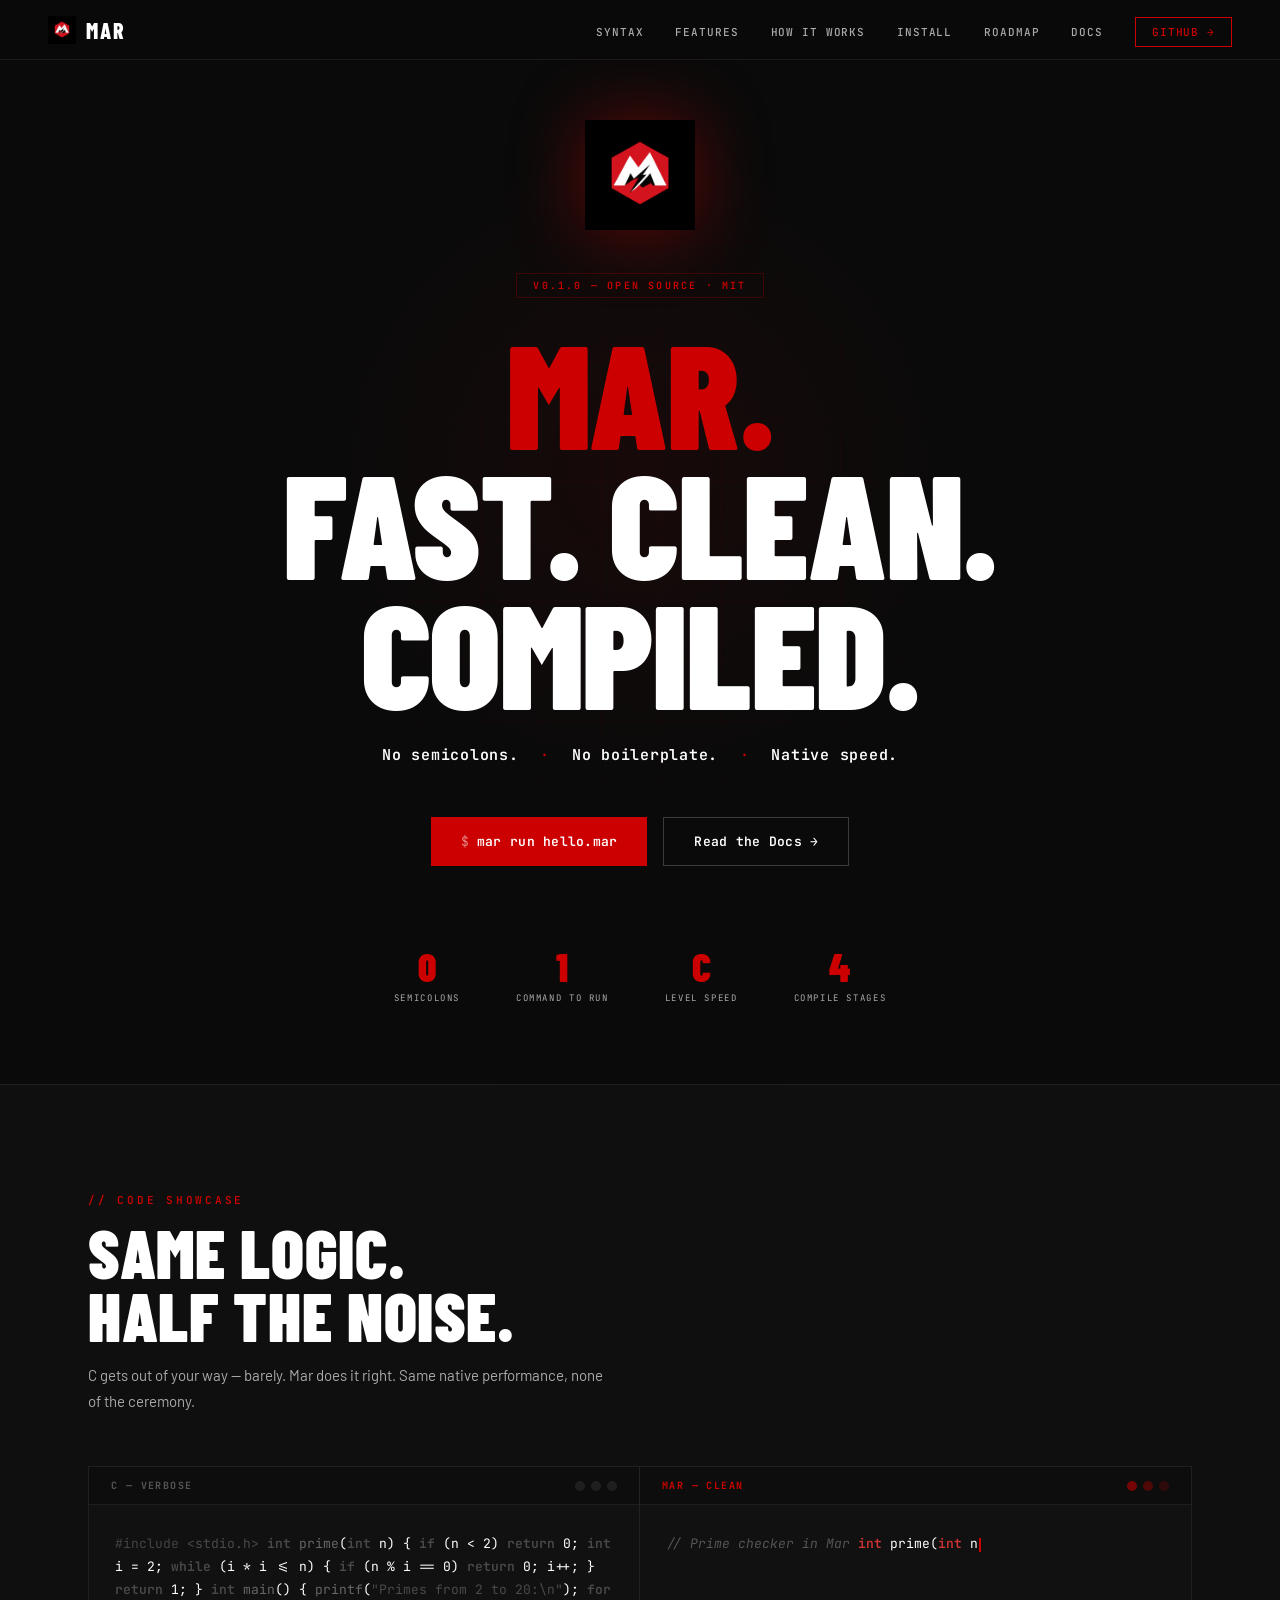
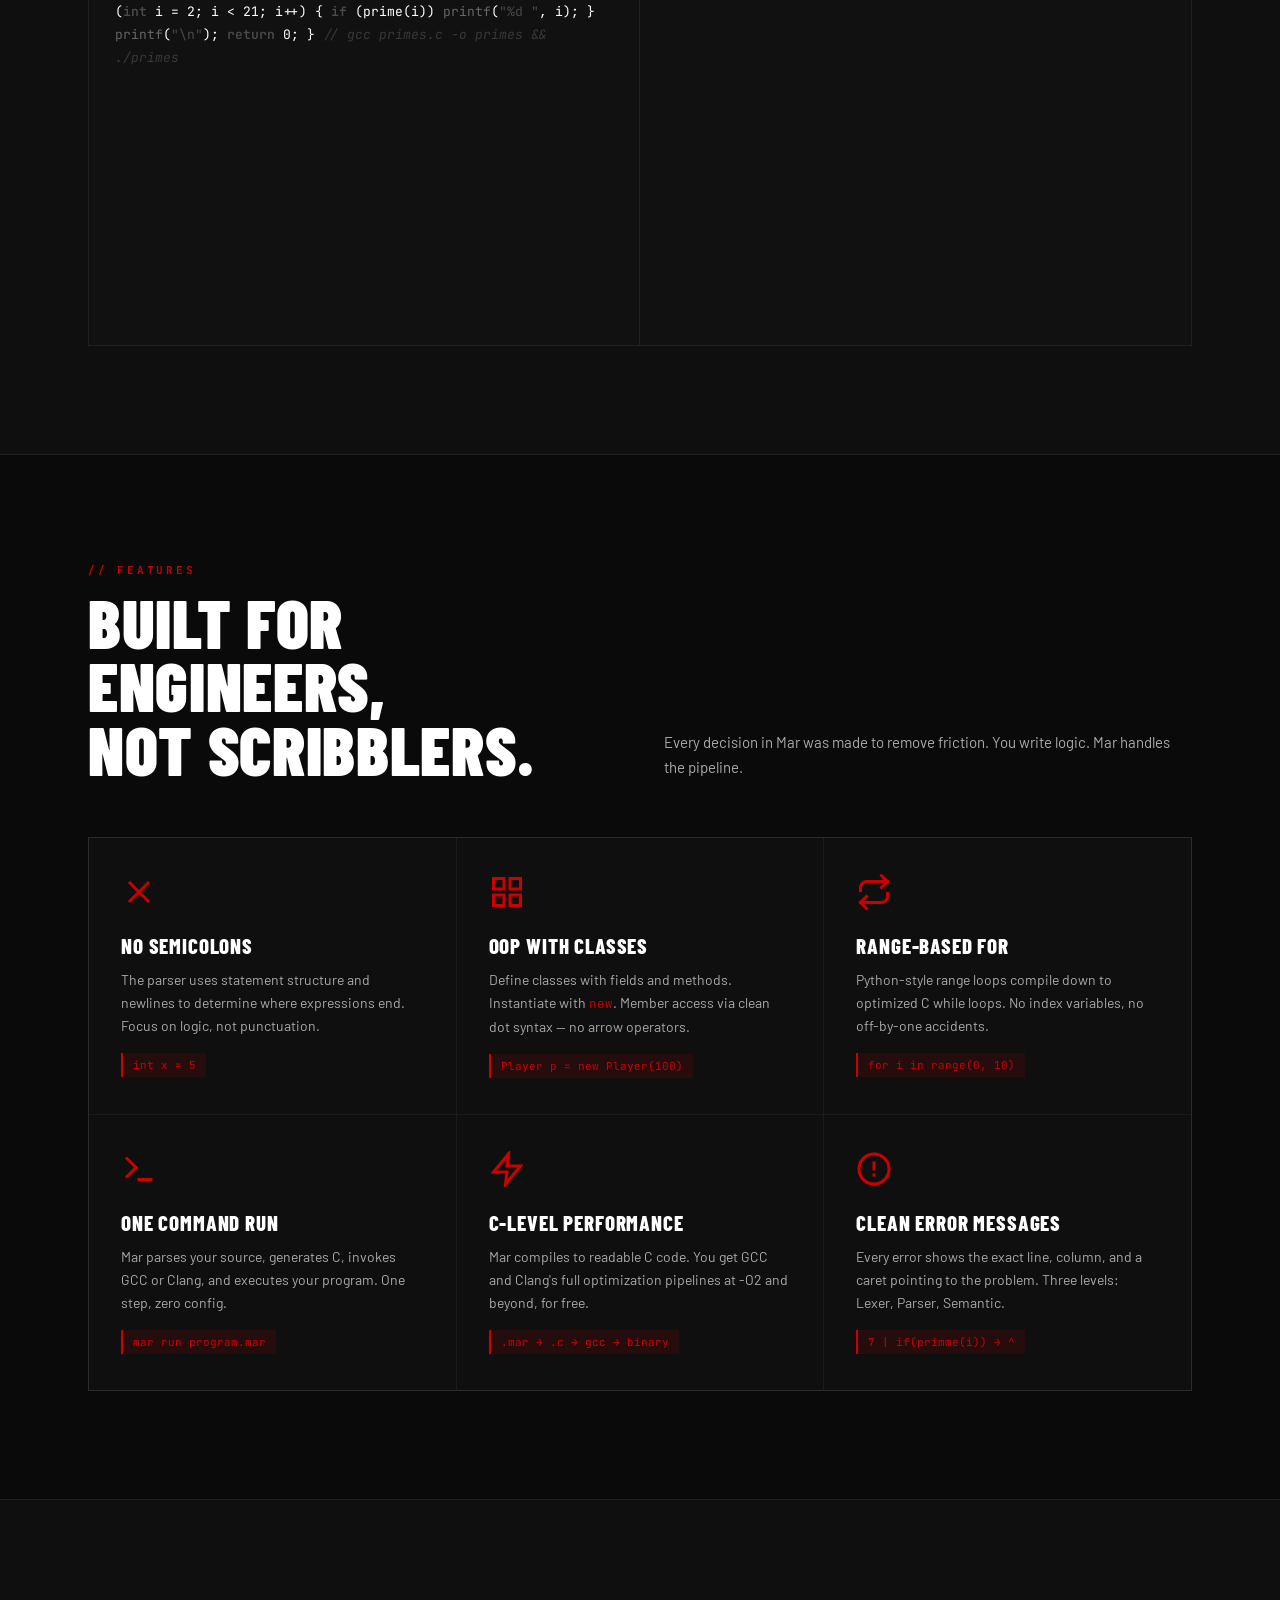
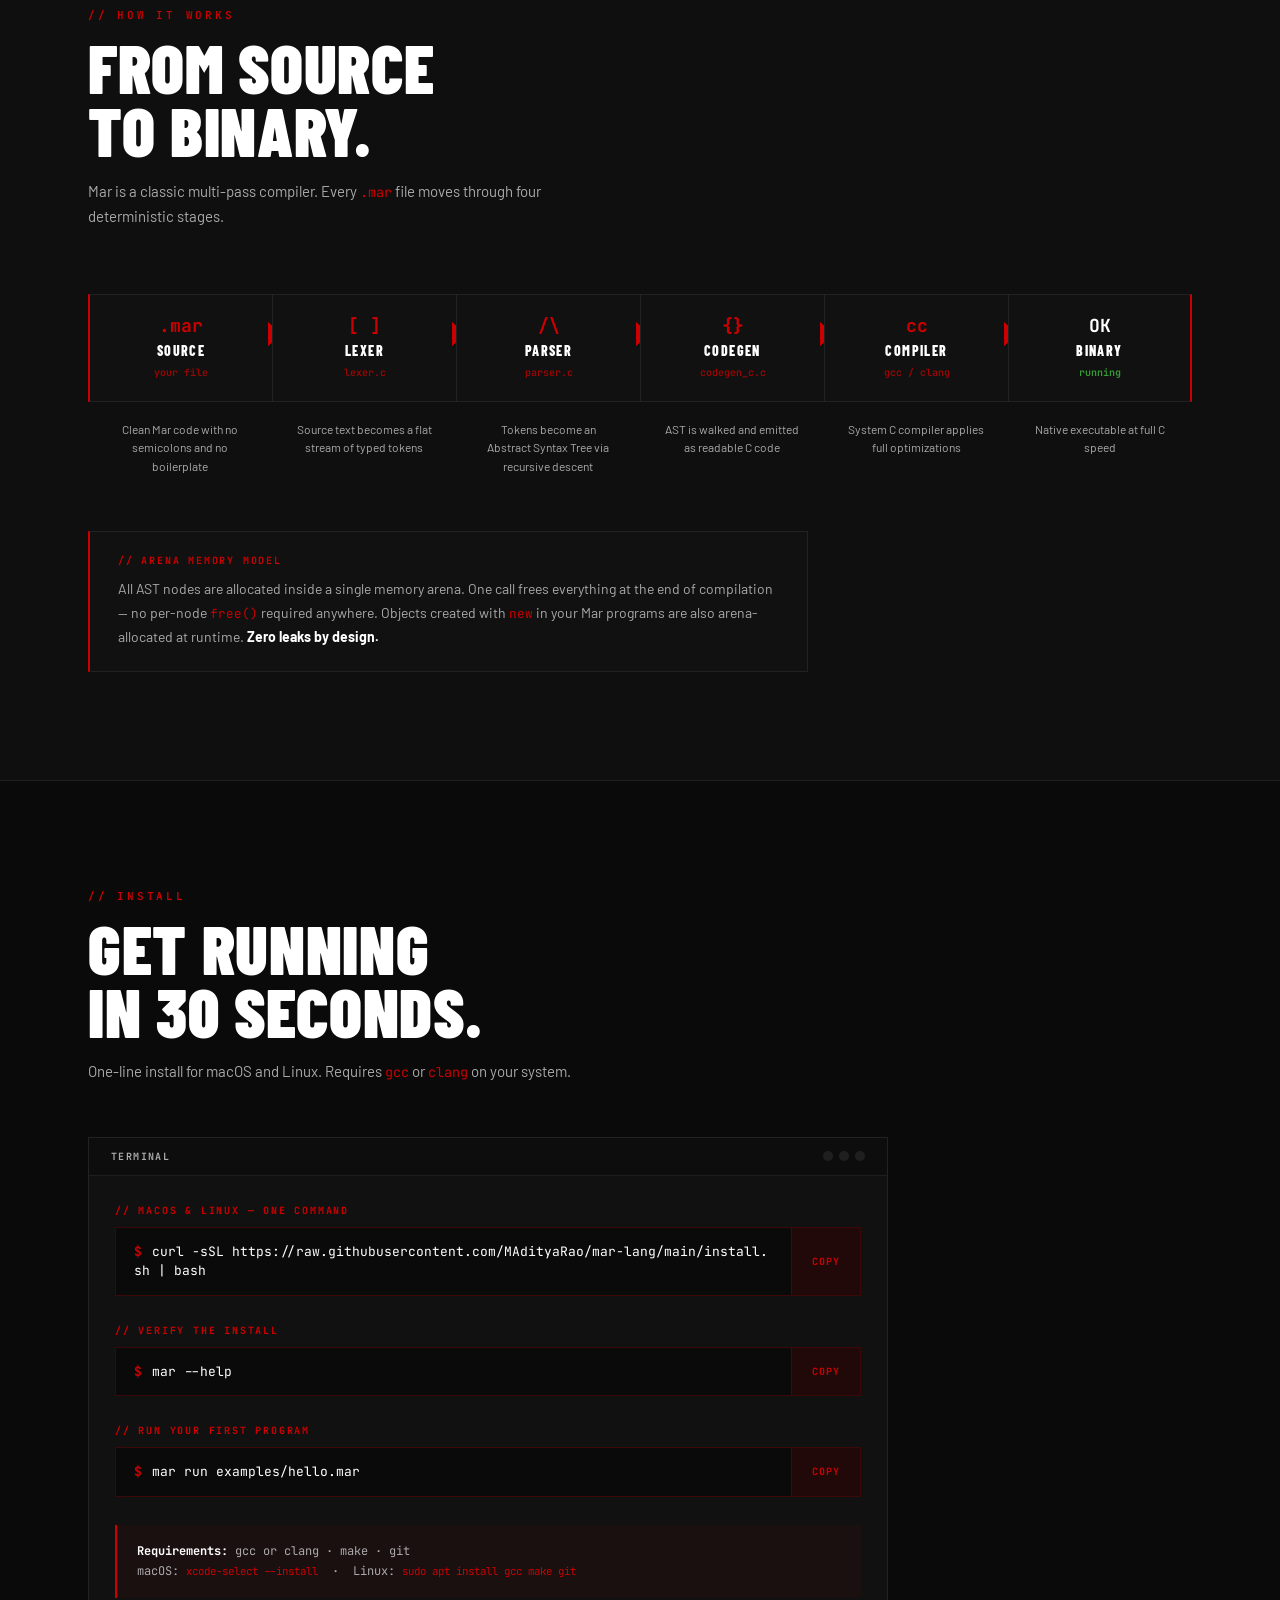
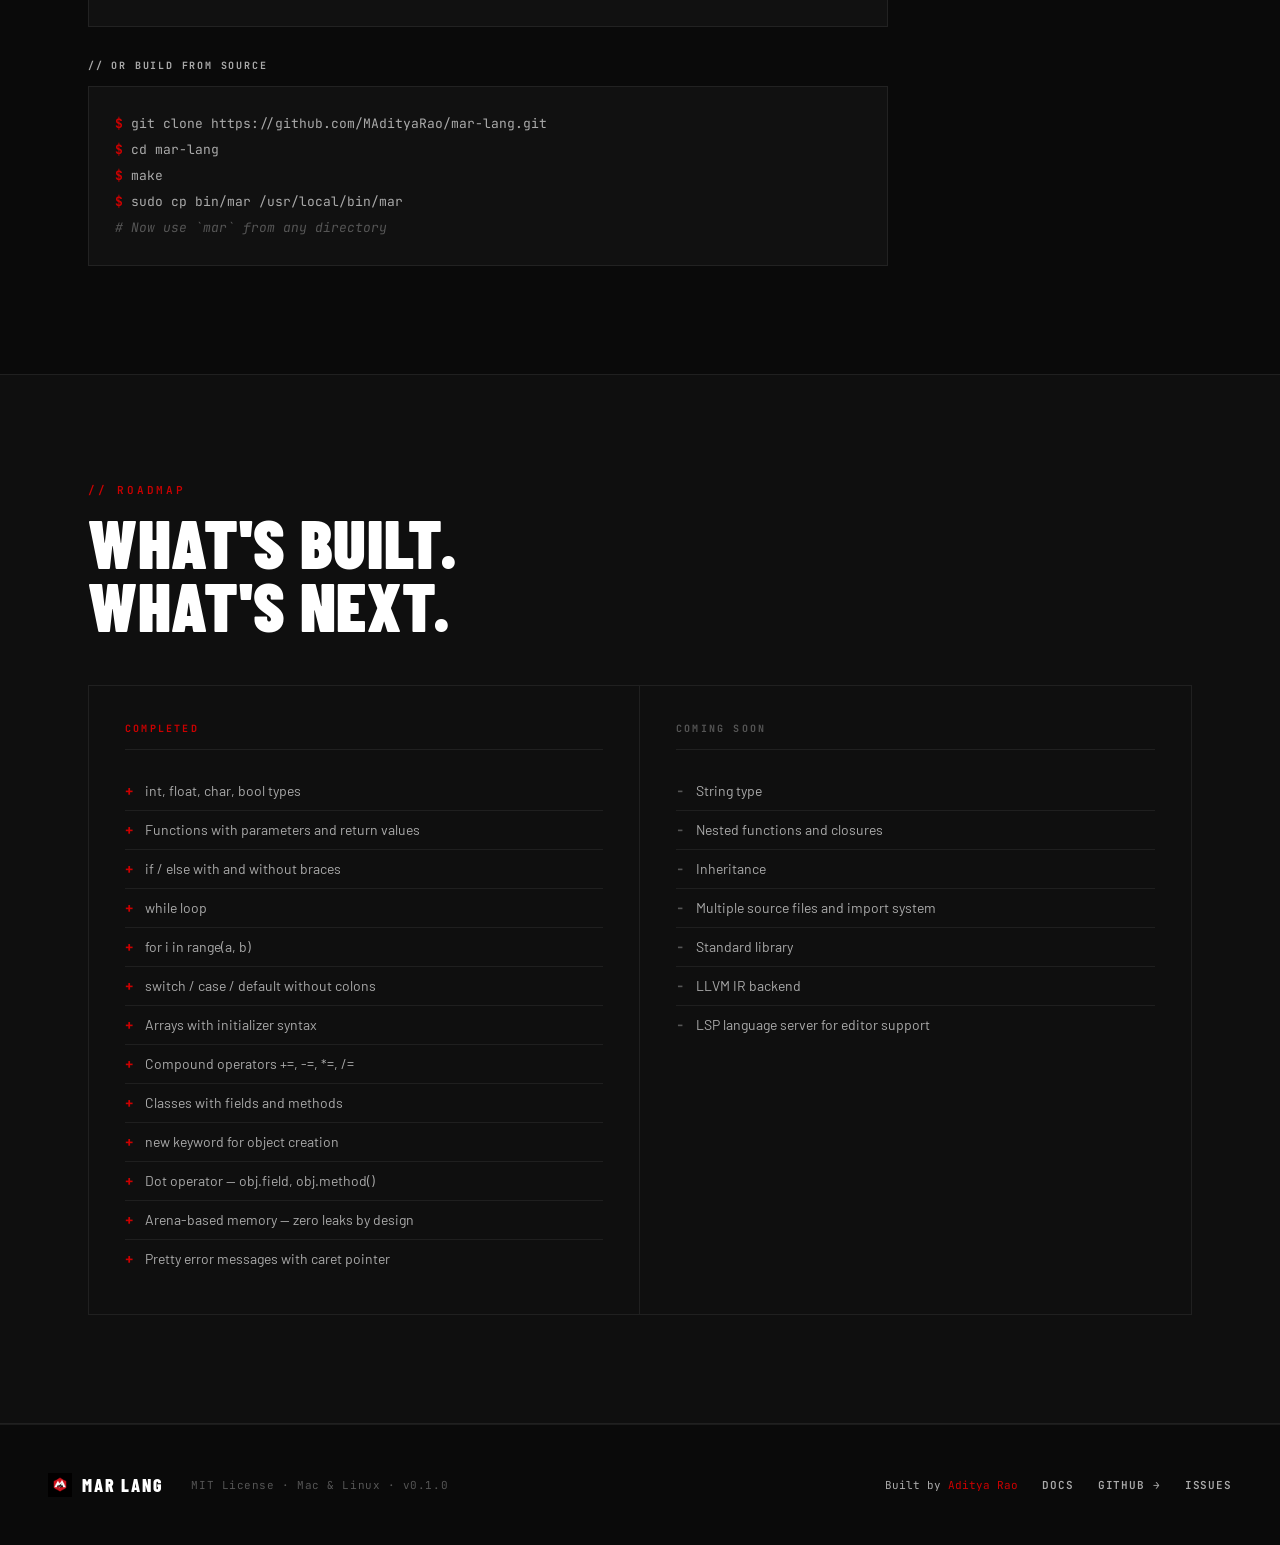
==== index.html @ 7bbf641b "Add initial project files: logo, script, and styles - Added logo image (logo.png). - Created script." ====
<!DOCTYPE html>
<html lang="en">
<head>
  <meta charset="UTF-8">
  <meta name="viewport" content="width=device-width, initial-scale=1.0">
  <meta name="description" content="Mar — a compiled programming language with C-level speed and clean syntax. No semicolons. No boilerplate. One command to run.">
  <meta name="author" content="Aditya Rao">
  <meta property="og:title" content="Mar Lang — Fast. Clean. Compiled.">
  <meta property="og:description" content="No semicolons. No boilerplate. Native speed.">
  <meta property="og:type" content="website">
  <title>Mar Lang — Fast. Clean. Compiled.</title>
  <link rel="preconnect" href="https://fonts.googleapis.com">
  <link href="https://fonts.googleapis.com/css2?family=JetBrains+Mono:wght@300;400;500;600;700&family=Barlow+Condensed:wght@400;600;700;800;900&family=Barlow:wght@300;400;500;600&display=swap" rel="stylesheet">
  <link rel="stylesheet" href="styles.css">
</head>
<body>

<!-- ================================================================
     NAV
     ================================================================ -->
<nav>
  <a href="index.html" class="nav-logo">
    <img src="logo.png" alt="Mar Logo">
    <span class="nav-logo-text">MAR</span>
  </a>
  <ul class="nav-links">
    <li><a href="#showcase">Syntax</a></li>
    <li><a href="#features">Features</a></li>
    <li><a href="#pipeline">How It Works</a></li>
    <li><a href="#install">Install</a></li>
    <li><a href="#roadmap">Roadmap</a></li>
    <li><a href="docs.html">Docs</a></li>
    <li><a href="https://github.com/MAdityaRao/mar-lang" class="nav-github">GitHub &rarr;</a></li>
  </ul>
</nav>

<!-- ================================================================
     HERO
     ================================================================ -->
<section id="hero">
  <div class="hero-grid"></div>
  <div class="hero-glow"></div>

  <div class="hero-content">

    <div class="hero-logo-wrap">
      <img class="hero-logo" src="logo.png" alt="Mar Logo">
    </div>

    <div class="hero-badge">v0.1.0 &mdash; Open Source &middot; MIT</div>

    <h1 class="hero-headline">
      <span class="accent">Mar.</span><br>Fast. Clean.<br>Compiled.
    </h1>

    <p class="hero-sub">
      <strong>No semicolons.</strong>
      <span class="dot">&middot;</span>
      <strong>No boilerplate.</strong>
      <span class="dot">&middot;</span>
      <strong>Native speed.</strong>
    </p>

    <div class="hero-ctas">
      <a href="#install" class="btn-terminal">mar run hello.mar</a>
      <a href="docs.html" class="btn-ghost">Read the Docs &rarr;</a>
    </div>

    <div class="hero-stats">
      <div class="stat">
        <div class="stat-num">0</div>
        <div class="stat-label">Semicolons</div>
      </div>
      <div class="stat">
        <div class="stat-num">1</div>
        <div class="stat-label">Command to Run</div>
      </div>
      <div class="stat">
        <div class="stat-num">C</div>
        <div class="stat-label">Level Speed</div>
      </div>
      <div class="stat">
        <div class="stat-num">4</div>
        <div class="stat-label">Compile Stages</div>
      </div>
    </div>

  </div>
</section>

<!-- ================================================================
     CODE SHOWCASE
     ================================================================ -->
<section id="showcase">
  <div class="container">

    <div class="showcase-header">
      <div class="section-label">// Code Showcase</div>
      <h2 class="section-title">Same Logic.<br>Half the Noise.</h2>
      <p class="section-desc">C gets out of your way &mdash; barely. Mar does it right. Same native performance, none of the ceremony.</p>
    </div>

    <div class="code-panels">

      <!-- C panel -->
      <div class="code-panel c-panel">
        <div class="panel-header">
          <span class="panel-lang c-lang">C &mdash; verbose</span>
          <div class="panel-dots"><span></span><span></span><span></span></div>
        </div>
        <div class="code-content">
<span class="c-pre">#include</span> <span class="c-str">&lt;stdio.h&gt;</span>

<span class="c-kw">int</span> <span class="c-fn">prime</span>(<span class="c-kw">int</span> n) {
    <span class="c-kw">if</span> (n &lt; 2) <span class="c-kw">return</span> 0;
    <span class="c-kw">int</span> i = 2;
    <span class="c-kw">while</span> (i * i &lt;= n) {
        <span class="c-kw">if</span> (n % i == 0)
            <span class="c-kw">return</span> 0;
        i++;
    }
    <span class="c-kw">return</span> 1;
}

<span class="c-kw">int</span> <span class="c-fn">main</span>() {
    <span class="c-fn">printf</span>(<span class="c-str">"Primes from 2 to 20:\n"</span>);
    <span class="c-kw">for</span> (<span class="c-kw">int</span> i = 2; i &lt; 21; i++) {
        <span class="c-kw">if</span> (prime(i))
            <span class="c-fn">printf</span>(<span class="c-str">"%d "</span>, i);
    }
    <span class="c-fn">printf</span>(<span class="c-str">"\n"</span>);
    <span class="c-kw">return</span> 0;
}

<span class="c-cmt">// gcc primes.c -o primes && ./primes</span>
        </div>
      </div>

      <!-- Mar panel -->
      <div class="code-panel mar-panel">
        <div class="panel-header">
          <span class="panel-lang mar-lang">Mar &mdash; clean</span>
          <div class="panel-dots">
            <span style="background:rgba(204,0,0,0.55)"></span>
            <span style="background:rgba(204,0,0,0.35)"></span>
            <span style="background:rgba(204,0,0,0.18)"></span>
          </div>
        </div>
        <div class="code-content" id="mar-code-panel"><span id="type-cursor"></span></div>
      </div>

    </div>
  </div>
</section>

<!-- ================================================================
     FEATURES
     ================================================================ -->
<section id="features">
  <div class="container">

    <div class="features-header">
      <div>
        <div class="section-label">// Features</div>
        <h2 class="section-title">Built for<br>Engineers,<br>Not Scribblers.</h2>
      </div>
      <p class="section-desc">Every decision in Mar was made to remove friction. You write logic. Mar handles the pipeline.</p>
    </div>

    <div class="features-grid">

      <div class="feature-card">
        <svg class="feature-icon" viewBox="0 0 24 24" fill="none" stroke="currentColor" stroke-width="2" stroke-linecap="square">
          <line x1="18" y1="6" x2="6" y2="18"/><line x1="6" y1="6" x2="18" y2="18"/>
        </svg>
        <div class="feature-title">No Semicolons</div>
        <div class="feature-desc">The parser uses statement structure and newlines to determine where expressions end. Focus on logic, not punctuation.</div>
        <div class="feature-code">int x = 5</div>
      </div>

      <div class="feature-card">
        <svg class="feature-icon" viewBox="0 0 24 24" fill="none" stroke="currentColor" stroke-width="2" stroke-linecap="square">
          <rect x="3" y="3" width="7" height="7"/><rect x="14" y="3" width="7" height="7"/>
          <rect x="14" y="14" width="7" height="7"/><rect x="3" y="14" width="7" height="7"/>
        </svg>
        <div class="feature-title">OOP with Classes</div>
        <div class="feature-desc">Define classes with fields and methods. Instantiate with <code>new</code>. Member access via clean dot syntax &mdash; no arrow operators.</div>
        <div class="feature-code">Player p = new Player(100)</div>
      </div>

      <div class="feature-card">
        <svg class="feature-icon" viewBox="0 0 24 24" fill="none" stroke="currentColor" stroke-width="2" stroke-linecap="square">
          <polyline points="17 1 21 5 17 9"/>
          <path d="M3 11V9a4 4 0 0 1 4-4h14"/>
          <polyline points="7 23 3 19 7 15"/>
          <path d="M21 13v2a4 4 0 0 1-4 4H3"/>
        </svg>
        <div class="feature-title">Range-Based For</div>
        <div class="feature-desc">Python-style range loops compile down to optimized C while loops. No index variables, no off-by-one accidents.</div>
        <div class="feature-code">for i in range(0, 10)</div>
      </div>

      <div class="feature-card">
        <svg class="feature-icon" viewBox="0 0 24 24" fill="none" stroke="currentColor" stroke-width="2" stroke-linecap="square">
          <polyline points="4 17 10 11 4 5"/>
          <line x1="12" y1="19" x2="20" y2="19"/>
        </svg>
        <div class="feature-title">One Command Run</div>
        <div class="feature-desc">Mar parses your source, generates C, invokes GCC or Clang, and executes your program. One step, zero config.</div>
        <div class="feature-code">mar run program.mar</div>
      </div>

      <div class="feature-card">
        <svg class="feature-icon" viewBox="0 0 24 24" fill="none" stroke="currentColor" stroke-width="2" stroke-linecap="square">
          <path d="M13 2L3 14h9l-1 8 10-12h-9l1-8z"/>
        </svg>
        <div class="feature-title">C-Level Performance</div>
        <div class="feature-desc">Mar compiles to readable C code. You get GCC and Clang's full optimization pipelines at -O2 and beyond, for free.</div>
        <div class="feature-code">.mar &rarr; .c &rarr; gcc &rarr; binary</div>
      </div>

      <div class="feature-card">
        <svg class="feature-icon" viewBox="0 0 24 24" fill="none" stroke="currentColor" stroke-width="2" stroke-linecap="square">
          <circle cx="12" cy="12" r="10"/>
          <line x1="12" y1="8" x2="12" y2="12"/>
          <line x1="12" y1="16" x2="12.01" y2="16"/>
        </svg>
        <div class="feature-title">Clean Error Messages</div>
        <div class="feature-desc">Every error shows the exact line, column, and a caret pointing to the problem. Three levels: Lexer, Parser, Semantic.</div>
        <div class="feature-code">7 | if(primme(i)) &rarr; ^</div>
      </div>

    </div>
  </div>
</section>

<!-- ================================================================
     PIPELINE
     ================================================================ -->
<section id="pipeline">
  <div class="container">

    <div class="pipeline-header">
      <div class="section-label">// How It Works</div>
      <h2 class="section-title">From Source<br>to Binary.</h2>
      <p class="section-desc">Mar is a classic multi-pass compiler. Every <code>.mar</code> file moves through four deterministic stages.</p>
    </div>

    <div class="pipeline-flow">

      <div class="pipe-step">
        <div class="pipe-node">
          <div class="pipe-icon-text">.mar</div>
          <div class="pipe-name">Source</div>
          <div class="pipe-file">your file</div>
        </div>
        <div class="pipe-desc">Clean Mar code with no semicolons and no boilerplate</div>
      </div>

      <div class="pipe-step">
        <div class="pipe-node">
          <div class="pipe-icon-text">[ ]</div>
          <div class="pipe-name">Lexer</div>
          <div class="pipe-file">lexer.c</div>
        </div>
        <div class="pipe-desc">Source text becomes a flat stream of typed tokens</div>
      </div>

      <div class="pipe-step">
        <div class="pipe-node">
          <div class="pipe-icon-text">/\</div>
          <div class="pipe-name">Parser</div>
          <div class="pipe-file">parser.c</div>
        </div>
        <div class="pipe-desc">Tokens become an Abstract Syntax Tree via recursive descent</div>
      </div>

      <div class="pipe-step">
        <div class="pipe-node">
          <div class="pipe-icon-text">{}</div>
          <div class="pipe-name">Codegen</div>
          <div class="pipe-file">codegen_c.c</div>
        </div>
        <div class="pipe-desc">AST is walked and emitted as readable C code</div>
      </div>

      <div class="pipe-step">
        <div class="pipe-node">
          <div class="pipe-icon-text">cc</div>
          <div class="pipe-name">Compiler</div>
          <div class="pipe-file">gcc / clang</div>
        </div>
        <div class="pipe-desc">System C compiler applies full optimizations</div>
      </div>

      <div class="pipe-step">
        <div class="pipe-node">
          <div class="pipe-icon-text" style="color:#ffffff">OK</div>
          <div class="pipe-name">Binary</div>
          <div class="pipe-file" style="color:#44cc44">running</div>
        </div>
        <div class="pipe-desc">Native executable at full C speed</div>
      </div>

    </div>

    <div class="pipeline-note">
      <div class="pipeline-note-label">// Arena Memory Model</div>
      <p>All AST nodes are allocated inside a single memory arena. One call frees everything at the end of compilation &mdash; no per-node <code>free()</code> required anywhere. Objects created with <code>new</code> in your Mar programs are also arena-allocated at runtime. <strong>Zero leaks by design.</strong></p>
    </div>

  </div>
</section>

<!-- ================================================================
     INSTALL
     ================================================================ -->
<section id="install">
  <div class="container">

    <div class="install-header">
      <div class="section-label">// Install</div>
      <h2 class="section-title">Get Running<br>in 30 Seconds.</h2>
      <p class="section-desc">One-line install for macOS and Linux. Requires <code>gcc</code> or <code>clang</code> on your system.</p>
    </div>

    <div class="install-terminal">
      <div class="terminal-bar">
        <span class="terminal-title">Terminal</span>
        <div class="panel-dots"><span></span><span></span><span></span></div>
      </div>
      <div class="terminal-body">

        <div class="term-section">
          <div class="term-os">// macOS &amp; Linux &mdash; one command</div>
          <div class="term-cmd-wrap">
            <div class="term-cmd">
              <span class="prompt">$</span>curl -sSL https://raw.githubusercontent.com/MAdityaRao/mar-lang/main/install.sh | bash
            </div>
            <button class="copy-btn" data-copy="curl -sSL https://raw.githubusercontent.com/MAdityaRao/mar-lang/main/install.sh | bash">
              <span class="copy-label">Copy</span>
            </button>
          </div>
        </div>

        <div class="term-section">
          <div class="term-os">// Verify the install</div>
          <div class="term-cmd-wrap">
            <div class="term-cmd">
              <span class="prompt">$</span>mar --help
            </div>
            <button class="copy-btn" data-copy="mar --help">
              <span class="copy-label">Copy</span>
            </button>
          </div>
        </div>

        <div class="term-section">
          <div class="term-os">// Run your first program</div>
          <div class="term-cmd-wrap">
            <div class="term-cmd">
              <span class="prompt">$</span>mar run examples/hello.mar
            </div>
            <button class="copy-btn" data-copy="mar run examples/hello.mar">
              <span class="copy-label">Copy</span>
            </button>
          </div>
        </div>

        <div class="term-note">
          <strong>Requirements:</strong> gcc or clang &middot; make &middot; git<br>
          macOS: <code>xcode-select --install</code> &nbsp;&middot;&nbsp; Linux: <code>sudo apt install gcc make git</code>
        </div>

      </div>
    </div>

    <div class="source-block">
      <div class="source-block-label">// Or build from source</div>
      <div class="source-code">
        <span class="prompt">$</span> git clone https://github.com/MAdityaRao/mar-lang.git<br>
        <span class="prompt">$</span> cd mar-lang<br>
        <span class="prompt">$</span> make<br>
        <span class="prompt">$</span> sudo cp bin/mar /usr/local/bin/mar<br>
        <span class="comment"># Now use `mar` from any directory</span>
      </div>
    </div>

  </div>
</section>

<!-- ================================================================
     ROADMAP
     ================================================================ -->
<section id="roadmap">
  <div class="container">

    <div class="section-label">// Roadmap</div>
    <h2 class="section-title">What's Built.<br>What's Next.</h2>

    <div class="roadmap-grid">
      <div class="roadmap-col">
        <div class="roadmap-col-title done">Completed</div>
        <div class="roadmap-item"><span class="check">+</span> int, float, char, bool types</div>
        <div class="roadmap-item"><span class="check">+</span> Functions with parameters and return values</div>
        <div class="roadmap-item"><span class="check">+</span> if / else with and without braces</div>
        <div class="roadmap-item"><span class="check">+</span> while loop</div>
        <div class="roadmap-item"><span class="check">+</span> for i in range(a, b)</div>
        <div class="roadmap-item"><span class="check">+</span> switch / case / default without colons</div>
        <div class="roadmap-item"><span class="check">+</span> Arrays with initializer syntax</div>
        <div class="roadmap-item"><span class="check">+</span> Compound operators +=, -=, *=, /=</div>
        <div class="roadmap-item"><span class="check">+</span> Classes with fields and methods</div>
        <div class="roadmap-item"><span class="check">+</span> new keyword for object creation</div>
        <div class="roadmap-item"><span class="check">+</span> Dot operator &mdash; obj.field, obj.method()</div>
        <div class="roadmap-item"><span class="check">+</span> Arena-based memory &mdash; zero leaks by design</div>
        <div class="roadmap-item"><span class="check">+</span> Pretty error messages with caret pointer</div>
      </div>
      <div class="roadmap-col">
        <div class="roadmap-col-title upcoming">Coming Soon</div>
        <div class="roadmap-item"><span class="circle">-</span> String type</div>
        <div class="roadmap-item"><span class="circle">-</span> Nested functions and closures</div>
        <div class="roadmap-item"><span class="circle">-</span> Inheritance</div>
        <div class="roadmap-item"><span class="circle">-</span> Multiple source files and import system</div>
        <div class="roadmap-item"><span class="circle">-</span> Standard library</div>
        <div class="roadmap-item"><span class="circle">-</span> LLVM IR backend</div>
        <div class="roadmap-item"><span class="circle">-</span> LSP language server for editor support</div>
      </div>
    </div>

  </div>
</section>

<!-- ================================================================
     FOOTER
     ================================================================ -->
<footer>
  <div class="footer-left">
    <a href="index.html" class="footer-logo">
      <img src="logo.png" alt="Mar Logo">
      <span class="footer-logo-text">MAR LANG</span>
    </a>
    <span class="footer-meta">MIT License &middot; Mac &amp; Linux &middot; v0.1.0</span>
  </div>
  <div class="footer-right">
    <span class="footer-author">Built by <span>Aditya Rao</span></span>
    <a href="docs.html" class="footer-link">Docs</a>
    <a href="https://github.com/MAdityaRao/mar-lang" class="footer-link">GitHub &rarr;</a>
    <a href="https://github.com/MAdityaRao/mar-lang/issues" class="footer-link">Issues</a>
  </div>
</footer>

<script src="script.js"></script>
</body>
</html>
---- styles.css ----
/* ============================================================
   MAR LANG — styles.css
   Color palette: #0a0a0a | #CC0000 | #FFFFFF | #AAAAAA
   ============================================================ */

*, *::before, *::after {
  box-sizing: border-box;
  margin: 0;
  padding: 0;
}

:root {
  --bg:        #0a0a0a;
  --bg2:       #0f0f0f;
  --bg3:       #111111;
  --bg4:       #0d0d0d;
  --red:       #CC0000;
  --red-dim:   rgba(204, 0, 0, 0.12);
  --red-glow:  rgba(204, 0, 0, 0.25);
  --white:     #FFFFFF;
  --gray:      #AAAAAA;
  --gray-dim:  #555555;
  --border:    rgba(255, 255, 255, 0.07);
  --border-red: rgba(204, 0, 0, 0.25);

  --font-mono: 'JetBrains Mono', 'Fira Code', 'Consolas', monospace;
  --font-head: 'Barlow Condensed', 'Arial Narrow', sans-serif;
  --font-body: 'Barlow', 'Helvetica Neue', sans-serif;
}

html {
  scroll-behavior: smooth;
}

body {
  background: var(--bg);
  color: var(--white);
  font-family: var(--font-body);
  overflow-x: hidden;
  -webkit-font-smoothing: antialiased;
}

/* ── SCROLLBAR ─────────────────────────────────────────────── */
::-webkit-scrollbar       { width: 4px; }
::-webkit-scrollbar-track { background: var(--bg); }
::-webkit-scrollbar-thumb { background: var(--red); }

/* ── SELECTION ──────────────────────────────────────────────── */
::selection {
  background: var(--red);
  color: var(--white);
}

/* ── UTILITY ────────────────────────────────────────────────── */
.container {
  max-width: 1200px;
  margin: 0 auto;
  padding: 0 48px;
}

.section-label {
  font-family: var(--font-mono);
  font-size: 11px;
  font-weight: 600;
  letter-spacing: 0.25em;
  text-transform: uppercase;
  color: var(--red);
  margin-bottom: 14px;
}

.section-title {
  font-family: var(--font-head);
  font-size: clamp(38px, 5.5vw, 68px);
  font-weight: 900;
  text-transform: uppercase;
  line-height: 0.93;
  letter-spacing: 0.01em;
}

.section-desc {
  font-size: 15px;
  color: var(--gray);
  line-height: 1.7;
  max-width: 520px;
}

code {
  font-family: var(--font-mono);
  font-size: 0.9em;
  color: var(--red);
}

/* ── NAV ────────────────────────────────────────────────────── */
nav {
  position: fixed;
  top: 0; left: 0; right: 0;
  z-index: 100;
  display: flex;
  align-items: center;
  justify-content: space-between;
  padding: 0 48px;
  height: 60px;
  background: rgba(10, 10, 10, 0.92);
  backdrop-filter: blur(14px);
  -webkit-backdrop-filter: blur(14px);
  border-bottom: 1px solid var(--border);
}

.nav-logo {
  display: flex;
  align-items: center;
  gap: 10px;
  text-decoration: none;
}

.nav-logo img {
  width: 28px;
  height: 28px;
  object-fit: contain;
}

.nav-logo-text {
  font-family: var(--font-head);
  font-size: 22px;
  font-weight: 800;
  letter-spacing: 0.1em;
  color: var(--white);
}

.nav-links {
  display: flex;
  align-items: center;
  gap: 32px;
  list-style: none;
}

.nav-links a {
  font-family: var(--font-mono);
  font-size: 11px;
  font-weight: 500;
  letter-spacing: 0.08em;
  color: var(--gray);
  text-decoration: none;
  text-transform: uppercase;
  transition: color 0.2s;
}

.nav-links a:hover {
  color: var(--white);
}

.nav-github {
  font-family: var(--font-mono);
  font-size: 11px;
  font-weight: 600;
  letter-spacing: 0.08em;
  text-transform: uppercase;
  color: var(--red) !important;
  border: 1px solid var(--red);
  padding: 7px 16px;
  text-decoration: none;
  transition: background 0.2s, color 0.2s;
}

.nav-github:hover {
  background: var(--red);
  color: var(--white) !important;
}

/* ── HERO ───────────────────────────────────────────────────── */
#hero {
  min-height: 100vh;
  display: flex;
  flex-direction: column;
  align-items: center;
  justify-content: center;
  text-align: center;
  padding: 120px 24px 80px;
  position: relative;
  overflow: hidden;
}

.hero-grid {
  position: absolute;
  inset: 0;
  z-index: 0;
  background-image:
    linear-gradient(rgba(204, 0, 0, 0.04) 1px, transparent 1px),
    linear-gradient(90deg, rgba(204, 0, 0, 0.04) 1px, transparent 1px);
  background-size: 60px 60px;
  mask-image: radial-gradient(ellipse at center, black 15%, transparent 75%);
  -webkit-mask-image: radial-gradient(ellipse at center, black 15%, transparent 75%);
}

.hero-glow {
  position: absolute;
  width: 700px;
  height: 700px;
  border-radius: 50%;
  background: radial-gradient(circle, rgba(204, 0, 0, 0.07) 0%, transparent 65%);
  top: 50%;
  left: 50%;
  transform: translate(-50%, -60%);
  pointer-events: none;
  z-index: 0;
}

.hero-content {
  position: relative;
  z-index: 1;
}

.hero-logo-wrap {
  margin-bottom: 40px;
  animation: logoIn 0.9s cubic-bezier(0.16, 1, 0.3, 1) forwards;
  opacity: 0;
}

.hero-logo {
  width: 110px;
  height: 110px;
  object-fit: contain;
  filter: drop-shadow(0 0 36px rgba(204, 0, 0, 0.45));
}

.hero-badge {
  display: inline-block;
  font-family: var(--font-mono);
  font-size: 10px;
  font-weight: 600;
  letter-spacing: 0.22em;
  text-transform: uppercase;
  color: var(--red);
  border: 1px solid var(--border-red);
  padding: 5px 16px;
  margin-bottom: 28px;
  animation: fadeUp 0.6s 0.3s forwards;
  opacity: 0;
}

.hero-headline {
  font-family: var(--font-head);
  font-size: clamp(68px, 12vw, 148px);
  font-weight: 900;
  line-height: 0.88;
  letter-spacing: -0.01em;
  text-transform: uppercase;
  margin-bottom: 28px;
  animation: fadeUp 0.7s 0.4s forwards;
  opacity: 0;
}

.hero-headline .accent {
  color: var(--red);
}

.hero-sub {
  font-family: var(--font-mono);
  font-size: clamp(12px, 1.8vw, 15px);
  color: var(--gray);
  letter-spacing: 0.05em;
  margin-bottom: 52px;
  animation: fadeUp 0.7s 0.5s forwards;
  opacity: 0;
}

.hero-sub strong {
  color: var(--white);
  font-weight: 600;
}

.hero-sub .dot {
  color: var(--red);
  margin: 0 12px;
}

.hero-ctas {
  display: flex;
  gap: 16px;
  justify-content: center;
  flex-wrap: wrap;
  animation: fadeUp 0.7s 0.6s forwards;
  opacity: 0;
}

/* ── BUTTONS ────────────────────────────────────────────────── */
.btn-terminal {
  font-family: var(--font-mono);
  font-size: 13px;
  font-weight: 600;
  color: var(--white);
  background: var(--red);
  border: none;
  padding: 15px 30px;
  cursor: pointer;
  display: inline-flex;
  align-items: center;
  gap: 8px;
  text-decoration: none;
  transition: background 0.2s, transform 0.15s;
  letter-spacing: 0.02em;
}

.btn-terminal::before {
  content: '$ ';
  color: rgba(255, 255, 255, 0.55);
  font-weight: 400;
}

.btn-terminal:hover {
  background: #aa0000;
  transform: translateY(-2px);
}

.btn-ghost {
  font-family: var(--font-mono);
  font-size: 13px;
  font-weight: 600;
  color: var(--white);
  background: transparent;
  border: 1px solid rgba(255, 255, 255, 0.2);
  padding: 15px 30px;
  cursor: pointer;
  text-decoration: none;
  letter-spacing: 0.02em;
  transition: border-color 0.2s, background 0.2s, transform 0.15s;
}

.btn-ghost:hover {
  border-color: rgba(255, 255, 255, 0.6);
  background: rgba(255, 255, 255, 0.04);
  transform: translateY(-2px);
}

/* ── HERO STATS ─────────────────────────────────────────────── */
.hero-stats {
  display: flex;
  gap: 56px;
  justify-content: center;
  margin-top: 80px;
  animation: fadeUp 0.7s 0.75s forwards;
  opacity: 0;
}

.stat {
  text-align: center;
}

.stat-num {
  font-family: var(--font-head);
  font-size: 40px;
  font-weight: 900;
  color: var(--red);
  line-height: 1;
}

.stat-label {
  font-family: var(--font-mono);
  font-size: 9px;
  letter-spacing: 0.18em;
  text-transform: uppercase;
  color: var(--gray);
  margin-top: 6px;
}

/* ── SECTIONS ───────────────────────────────────────────────── */
section {
  padding: 108px 0;
}

/* ── CODE SHOWCASE ──────────────────────────────────────────── */
#showcase {
  background: var(--bg2);
  border-top: 1px solid var(--border);
  border-bottom: 1px solid var(--border);
}

.showcase-header {
  margin-bottom: 52px;
}

.showcase-header .section-title {
  margin-bottom: 16px;
}

.code-panels {
  display: grid;
  grid-template-columns: 1fr 1fr;
  border: 1px solid var(--border);
}

.code-panel {
  background: var(--bg3);
  overflow: hidden;
}

.code-panel:first-child {
  border-right: 1px solid var(--border);
}

.panel-header {
  display: flex;
  align-items: center;
  justify-content: space-between;
  padding: 12px 22px;
  background: var(--bg4);
  border-bottom: 1px solid var(--border);
}

.panel-lang {
  font-family: var(--font-mono);
  font-size: 10px;
  font-weight: 700;
  letter-spacing: 0.14em;
  text-transform: uppercase;
}

.panel-lang.c-lang  { color: var(--gray-dim); }
.panel-lang.mar-lang { color: var(--red); }

.panel-dots {
  display: flex;
  gap: 6px;
}

.panel-dots span {
  width: 10px;
  height: 10px;
  border-radius: 50%;
  background: rgba(255, 255, 255, 0.08);
}

.code-content {
  padding: 28px 26px;
  font-family: var(--font-mono);
  font-size: 13px;
  line-height: 1.75;
  overflow-x: auto;
  min-height: 440px;
  tab-size: 4;
}

/* C syntax colors */
.c-kw  { color: #4a4a4a; font-weight: 600; }
.c-fn  { color: #666; }
.c-str { color: #4a4a4a; }
.c-cmt { color: #383838; font-style: italic; }
.c-num { color: #555; }
.c-pre { color: #444; }

/* Mar syntax colors */
.m-kw   { color: var(--red); font-weight: 600; }
.m-fn   { color: var(--white); }
.m-str  { color: #ff5555; }
.m-cmt  { color: var(--gray-dim); font-style: italic; }
.m-num  { color: #ff3333; font-weight: 600; }
.m-type { color: #cc3333; font-weight: 600; }

#type-cursor {
  display: inline-block;
  width: 2px;
  height: 1.1em;
  background: var(--red);
  vertical-align: text-bottom;
  margin-left: 1px;
  animation: blink 1s steps(1) infinite;
}

/* ── FEATURES ───────────────────────────────────────────────── */
.features-header {
  display: grid;
  grid-template-columns: 1fr 1fr;
  gap: 48px;
  align-items: end;
  margin-bottom: 56px;
}

.features-grid {
  display: grid;
  grid-template-columns: repeat(3, 1fr);
  gap: 1px;
  background: var(--border);
  border: 1px solid var(--border);
}

.feature-card {
  background: var(--bg2);
  padding: 36px 32px;
  position: relative;
  transition: background 0.2s;
  overflow: hidden;
}

.feature-card::before {
  content: '';
  position: absolute;
  left: 0; top: 0; bottom: 0;
  width: 2px;
  background: var(--red);
  transform: scaleY(0);
  transform-origin: bottom;
  transition: transform 0.3s cubic-bezier(0.16, 1, 0.3, 1);
}

.feature-card:hover {
  background: #131313;
}

.feature-card:hover::before {
  transform: scaleY(1);
}

.feature-icon {
  width: 36px;
  height: 36px;
  color: var(--red);
  margin-bottom: 20px;
}

.feature-title {
  font-family: var(--font-head);
  font-size: 21px;
  font-weight: 800;
  text-transform: uppercase;
  letter-spacing: 0.04em;
  margin-bottom: 10px;
}

.feature-desc {
  font-size: 14px;
  color: var(--gray);
  line-height: 1.65;
}

.feature-code {
  display: inline-block;
  margin-top: 16px;
  font-family: var(--font-mono);
  font-size: 11px;
  color: var(--red);
  background: var(--red-dim);
  padding: 5px 10px;
  border-left: 2px solid var(--red);
}

/* ── PIPELINE ───────────────────────────────────────────────── */
#pipeline {
  background: var(--bg2);
  border-top: 1px solid var(--border);
  border-bottom: 1px solid var(--border);
}

.pipeline-header {
  margin-bottom: 64px;
}

.pipeline-header .section-title {
  margin-top: 12px;
  margin-bottom: 16px;
}

.pipeline-flow {
  display: flex;
  align-items: stretch;
  overflow-x: auto;
  padding-bottom: 8px;
}

.pipe-step {
  flex: 1;
  min-width: 152px;
  display: flex;
  flex-direction: column;
  align-items: center;
  text-align: center;
  position: relative;
}

.pipe-step:not(:last-child)::after {
  content: '';
  position: absolute;
  right: -10px;
  top: 28px;
  width: 0;
  height: 0;
  border-top: 12px solid transparent;
  border-bottom: 12px solid transparent;
  border-left: 14px solid var(--red);
  z-index: 2;
  animation: arrowPulse 2.4s ease-in-out infinite;
}

.pipe-node {
  width: 100%;
  background: var(--bg3);
  border: 1px solid var(--border);
  border-right: none;
  padding: 22px 14px;
  display: flex;
  flex-direction: column;
  align-items: center;
  gap: 7px;
  position: relative;
  z-index: 1;
}

.pipe-step:last-child .pipe-node {
  border-right: 1px solid var(--border);
}

.pipe-step:first-child .pipe-node {
  border-left: 2px solid var(--red);
}

.pipe-step:last-child .pipe-node {
  border-right: 2px solid var(--red);
}

.pipe-icon-text {
  font-family: var(--font-mono);
  font-size: 18px;
  font-weight: 700;
  color: var(--red);
  line-height: 1;
}

.pipe-name {
  font-family: var(--font-head);
  font-size: 14px;
  font-weight: 800;
  text-transform: uppercase;
  letter-spacing: 0.1em;
  color: var(--white);
}

.pipe-file {
  font-family: var(--font-mono);
  font-size: 10px;
  font-weight: 600;
  color: var(--red);
  opacity: 0.75;
}

.pipe-desc {
  margin-top: 18px;
  font-size: 12px;
  color: var(--gray);
  line-height: 1.55;
  padding: 0 6px;
  max-width: 148px;
}

.pipeline-note {
  margin-top: 48px;
  max-width: 720px;
  padding: 22px 28px;
  background: var(--bg3);
  border: 1px solid var(--border);
  border-left: 2px solid var(--red);
}

.pipeline-note-label {
  font-family: var(--font-mono);
  font-size: 10px;
  font-weight: 700;
  letter-spacing: 0.18em;
  text-transform: uppercase;
  color: var(--red);
  margin-bottom: 10px;
}

.pipeline-note p {
  font-size: 14px;
  color: var(--gray);
  line-height: 1.7;
}

.pipeline-note strong {
  color: var(--white);
}

/* ── INSTALL ────────────────────────────────────────────────── */
.install-header {
  margin-bottom: 52px;
}

.install-header .section-title {
  margin-top: 12px;
  margin-bottom: 16px;
}

.install-terminal {
  background: var(--bg3);
  border: 1px solid var(--border);
  max-width: 800px;
}

.terminal-bar {
  display: flex;
  align-items: center;
  justify-content: space-between;
  padding: 12px 22px;
  background: var(--bg4);
  border-bottom: 1px solid var(--border);
}

.terminal-title {
  font-family: var(--font-mono);
  font-size: 10px;
  font-weight: 700;
  letter-spacing: 0.14em;
  text-transform: uppercase;
  color: var(--gray);
}

.terminal-body {
  padding: 28px 26px;
}

.term-section {
  margin-bottom: 28px;
}

.term-section:last-of-type {
  margin-bottom: 0;
}

.term-os {
  font-family: var(--font-mono);
  font-size: 10px;
  font-weight: 700;
  letter-spacing: 0.18em;
  text-transform: uppercase;
  color: var(--red);
  margin-bottom: 10px;
}

.term-cmd-wrap {
  display: flex;
  align-items: stretch;
  background: var(--bg);
  border: 1px solid var(--border-red);
  overflow: hidden;
}

.term-cmd {
  flex: 1;
  font-family: var(--font-mono);
  font-size: 13px;
  color: var(--white);
  padding: 14px 18px;
  word-break: break-all;
  line-height: 1.5;
}

.term-cmd .prompt {
  color: var(--red);
  margin-right: 10px;
  font-weight: 700;
  user-select: none;
}

.copy-btn {
  flex-shrink: 0;
  padding: 0 20px;
  background: rgba(204, 0, 0, 0.12);
  border: none;
  border-left: 1px solid var(--border-red);
  cursor: pointer;
  font-family: var(--font-mono);
  font-size: 10px;
  font-weight: 700;
  letter-spacing: 0.1em;
  text-transform: uppercase;
  color: var(--red);
  transition: background 0.2s, color 0.2s;
}

.copy-btn:hover {
  background: var(--red);
  color: var(--white);
}

.copy-btn.copied {
  background: rgba(0, 100, 0, 0.3);
  color: #44cc44;
  border-color: rgba(0, 100, 0, 0.3);
}

.term-note {
  margin-top: 24px;
  padding: 16px 20px;
  background: rgba(204, 0, 0, 0.05);
  border-left: 2px solid var(--red);
  font-family: var(--font-mono);
  font-size: 12px;
  color: var(--gray);
  line-height: 1.7;
}

.term-note strong {
  color: var(--white);
}

.source-block {
  margin-top: 32px;
  max-width: 800px;
}

.source-block-label {
  font-family: var(--font-mono);
  font-size: 10px;
  font-weight: 700;
  letter-spacing: 0.18em;
  text-transform: uppercase;
  color: var(--gray);
  margin-bottom: 14px;
}

.source-code {
  background: var(--bg3);
  border: 1px solid var(--border);
  padding: 24px 26px;
  font-family: var(--font-mono);
  font-size: 13px;
  line-height: 2;
  color: var(--gray);
}

.source-code .prompt {
  color: var(--red);
  font-weight: 700;
  user-select: none;
}

.source-code .comment {
  color: var(--gray-dim);
  font-style: italic;
}

/* ── ROADMAP ────────────────────────────────────────────────── */
#roadmap {
  background: var(--bg2);
  border-top: 1px solid var(--border);
  border-bottom: 1px solid var(--border);
}

#roadmap .section-title {
  margin-top: 12px;
  margin-bottom: 48px;
}

.roadmap-grid {
  display: grid;
  grid-template-columns: 1fr 1fr;
  gap: 0;
  border: 1px solid var(--border);
}

.roadmap-col {
  padding: 36px 36px;
}

.roadmap-col:first-child {
  border-right: 1px solid var(--border);
}

.roadmap-col-title {
  font-family: var(--font-mono);
  font-size: 10px;
  font-weight: 700;
  letter-spacing: 0.22em;
  text-transform: uppercase;
  margin-bottom: 22px;
  padding-bottom: 14px;
  border-bottom: 1px solid var(--border);
}

.roadmap-col-title.done     { color: var(--red); }
.roadmap-col-title.upcoming { color: var(--gray-dim); }

.roadmap-item {
  display: flex;
  align-items: flex-start;
  gap: 12px;
  padding: 10px 0;
  border-bottom: 1px solid var(--border);
  font-size: 14px;
  color: var(--gray);
  font-family: var(--font-body);
}

.roadmap-item:last-child {
  border-bottom: none;
}

.roadmap-item .check  { color: var(--red);      font-weight: 700; flex-shrink: 0; font-family: var(--font-mono); }
.roadmap-item .circle { color: var(--gray-dim); font-weight: 700; flex-shrink: 0; font-family: var(--font-mono); }

/* ── FOOTER ─────────────────────────────────────────────────── */
footer {
  padding: 48px;
  border-top: 1px solid var(--border);
  display: flex;
  align-items: center;
  justify-content: space-between;
  flex-wrap: wrap;
  gap: 24px;
}

.footer-left {
  display: flex;
  align-items: center;
  gap: 28px;
  flex-wrap: wrap;
}

.footer-logo {
  display: flex;
  align-items: center;
  gap: 10px;
  text-decoration: none;
}

.footer-logo img {
  width: 24px;
  height: 24px;
  object-fit: contain;
}

.footer-logo-text {
  font-family: var(--font-head);
  font-size: 18px;
  font-weight: 800;
  letter-spacing: 0.1em;
  color: var(--white);
}

.footer-meta {
  font-family: var(--font-mono);
  font-size: 11px;
  color: var(--gray-dim);
  letter-spacing: 0.05em;
}

.footer-right {
  display: flex;
  align-items: center;
  gap: 24px;
  flex-wrap: wrap;
}

.footer-author {
  font-family: var(--font-mono);
  font-size: 11px;
  color: var(--gray);
}

.footer-author span {
  color: var(--red);
}

.footer-link {
  font-family: var(--font-mono);
  font-size: 11px;
  font-weight: 600;
  letter-spacing: 0.08em;
  text-transform: uppercase;
  color: var(--gray);
  text-decoration: none;
  transition: color 0.2s;
}

.footer-link:hover {
  color: var(--red);
}

/* ================================================================
   DOCS PAGE — docs.html specific styles
   ================================================================ */

.docs-layout {
  display: flex;
  min-height: 100vh;
  padding-top: 60px;
}

/* Sidebar */
.docs-sidebar {
  width: 260px;
  flex-shrink: 0;
  background: var(--bg2);
  border-right: 1px solid var(--border);
  position: fixed;
  top: 60px;
  left: 0;
  bottom: 0;
  overflow-y: auto;
  padding: 32px 0;
}

.docs-sidebar::-webkit-scrollbar       { width: 3px; }
.docs-sidebar::-webkit-scrollbar-thumb { background: var(--border); }

.sidebar-section {
  margin-bottom: 32px;
}

.sidebar-section-label {
  font-family: var(--font-mono);
  font-size: 9px;
  font-weight: 700;
  letter-spacing: 0.25em;
  text-transform: uppercase;
  color: var(--gray-dim);
  padding: 0 24px 10px;
}

.sidebar-link {
  display: block;
  padding: 8px 24px;
  font-family: var(--font-mono);
  font-size: 12px;
  color: var(--gray);
  text-decoration: none;
  transition: color 0.15s, background 0.15s;
  border-left: 2px solid transparent;
  margin-left: -1px;
}

.sidebar-link:hover {
  color: var(--white);
  background: rgba(255, 255, 255, 0.03);
}

.sidebar-link.active {
  color: var(--red);
  border-left-color: var(--red);
  background: var(--red-dim);
}

/* Docs content */
.docs-content {
  flex: 1;
  margin-left: 260px;
  padding: 56px 72px 80px;
  max-width: 860px;
}

.docs-page-title {
  font-family: var(--font-head);
  font-size: clamp(40px, 5vw, 64px);
  font-weight: 900;
  text-transform: uppercase;
  line-height: 0.93;
  margin-bottom: 16px;
}

.docs-page-title .accent { color: var(--red); }

.docs-lead {
  font-size: 16px;
  color: var(--gray);
  line-height: 1.7;
  margin-bottom: 56px;
  max-width: 600px;
  border-bottom: 1px solid var(--border);
  padding-bottom: 40px;
}

/* Doc sections */
.doc-section {
  margin-bottom: 64px;
}

.doc-section-title {
  font-family: var(--font-head);
  font-size: 28px;
  font-weight: 800;
  text-transform: uppercase;
  letter-spacing: 0.04em;
  margin-bottom: 6px;
  display: flex;
  align-items: center;
  gap: 12px;
}

.doc-section-title::after {
  content: '';
  flex: 1;
  height: 1px;
  background: var(--border);
}

.doc-section-anchor {
  font-family: var(--font-mono);
  font-size: 11px;
  color: var(--red);
  font-weight: 600;
  letter-spacing: 0.1em;
  text-transform: lowercase;
  margin-bottom: 20px;
  display: block;
}

.doc-text {
  font-size: 14px;
  color: var(--gray);
  line-height: 1.8;
  margin-bottom: 20px;
}

.doc-text strong { color: var(--white); }
.doc-text a { color: var(--red); text-decoration: none; border-bottom: 1px solid var(--border-red); }
.doc-text a:hover { border-bottom-color: var(--red); }

/* Code blocks in docs */
.doc-code {
  background: var(--bg3);
  border: 1px solid var(--border);
  border-left: 2px solid var(--red);
  padding: 22px 24px;
  font-family: var(--font-mono);
  font-size: 13px;
  line-height: 1.75;
  overflow-x: auto;
  margin: 20px 0;
  color: var(--white);
}

.doc-code .ln {
  color: var(--gray-dim);
  user-select: none;
  margin-right: 20px;
  display: inline-block;
  min-width: 24px;
  text-align: right;
}

.doc-code-label {
  font-family: var(--font-mono);
  font-size: 10px;
  font-weight: 700;
  letter-spacing: 0.15em;
  text-transform: uppercase;
  color: var(--gray-dim);
  padding: 8px 24px;
  background: var(--bg4);
  border: 1px solid var(--border);
  border-bottom: none;
  border-left: 2px solid var(--red);
  display: block;
}

/* Inline code */
.ic {
  font-family: var(--font-mono);
  font-size: 0.88em;
  color: var(--red);
  background: var(--red-dim);
  padding: 2px 7px;
}

/* Tables */
.doc-table {
  width: 100%;
  border-collapse: collapse;
  margin: 20px 0;
  font-size: 13px;
}

.doc-table th {
  font-family: var(--font-mono);
  font-size: 10px;
  font-weight: 700;
  letter-spacing: 0.14em;
  text-transform: uppercase;
  color: var(--red);
  text-align: left;
  padding: 10px 16px;
  background: var(--bg4);
  border: 1px solid var(--border);
}

.doc-table td {
  padding: 10px 16px;
  border: 1px solid var(--border);
  color: var(--gray);
  vertical-align: top;
  line-height: 1.6;
}

.doc-table td:first-child {
  font-family: var(--font-mono);
  font-size: 12px;
  color: var(--white);
  white-space: nowrap;
}

.doc-table tr:hover td {
  background: rgba(255, 255, 255, 0.02);
}

/* Callout boxes */
.doc-callout {
  padding: 18px 22px;
  margin: 24px 0;
  border-left: 2px solid var(--red);
  background: var(--red-dim);
}

.doc-callout-label {
  font-family: var(--font-mono);
  font-size: 10px;
  font-weight: 700;
  letter-spacing: 0.15em;
  text-transform: uppercase;
  color: var(--red);
  margin-bottom: 8px;
}

.doc-callout p {
  font-size: 13px;
  color: var(--gray);
  line-height: 1.7;
}

.doc-callout p strong { color: var(--white); }

/* Error example */
.error-block {
  background: var(--bg3);
  border: 1px solid var(--border);
  padding: 20px 24px;
  font-family: var(--font-mono);
  font-size: 13px;
  line-height: 1.8;
  margin: 16px 0;
  color: var(--gray);
}

.error-type { color: #ff4444; font-weight: 700; }
.error-loc  { color: var(--gray); }
.error-msg  { color: var(--white); }
.error-src  { color: var(--gray-dim); }
.error-caret{ color: var(--red); font-weight: 700; }

/* Docs breadcrumb */
.docs-breadcrumb {
  font-family: var(--font-mono);
  font-size: 11px;
  color: var(--gray-dim);
  margin-bottom: 28px;
  letter-spacing: 0.05em;
}

.docs-breadcrumb a { color: var(--gray); text-decoration: none; }
.docs-breadcrumb a:hover { color: var(--red); }
.docs-breadcrumb .sep { margin: 0 8px; color: var(--gray-dim); }

/* ── ANIMATIONS ─────────────────────────────────────────────── */
@keyframes logoIn {
  0%   { opacity: 0; transform: scale(0.82) rotate(-8deg); }
  100% { opacity: 1; transform: scale(1) rotate(0deg); }
}

@keyframes fadeUp {
  0%   { opacity: 0; transform: translateY(18px); }
  100% { opacity: 1; transform: translateY(0); }
}

@keyframes blink {
  0%, 100% { opacity: 1; }
  50%       { opacity: 0; }
}

@keyframes arrowPulse {
  0%, 100% { opacity: 1; }
  50%       { opacity: 0.3; }
}

@keyframes revealUp {
  0%   { opacity: 0; transform: translateY(24px); }
  100% { opacity: 1; transform: translateY(0); }
}

/* ── RESPONSIVE ─────────────────────────────────────────────── */
@media (max-width: 960px) {
  nav { padding: 0 24px; }
  .nav-links { display: none; }
  .container  { padding: 0 24px; }
  section     { padding: 72px 0; }

  .code-panels        { grid-template-columns: 1fr; }
  .code-panel:first-child { border-right: none; border-bottom: 1px solid var(--border); }

  .features-header { grid-template-columns: 1fr; gap: 20px; }
  .features-grid   { grid-template-columns: 1fr 1fr; }

  .hero-stats { gap: 32px; flex-wrap: wrap; }

  .roadmap-grid { grid-template-columns: 1fr; }
  .roadmap-col:first-child { border-right: none; border-bottom: 1px solid var(--border); }

  footer { padding: 32px 24px; flex-direction: column; align-items: flex-start; }

  /* docs */
  .docs-sidebar  { display: none; }
  .docs-content  { margin-left: 0; padding: 40px 24px; }
}

@media (max-width: 600px) {
  section { padding: 56px 0; }
  .features-grid { grid-template-columns: 1fr; }
  .hero-ctas     { flex-direction: column; align-items: center; }
  .pipe-step     { min-width: 120px; }
}
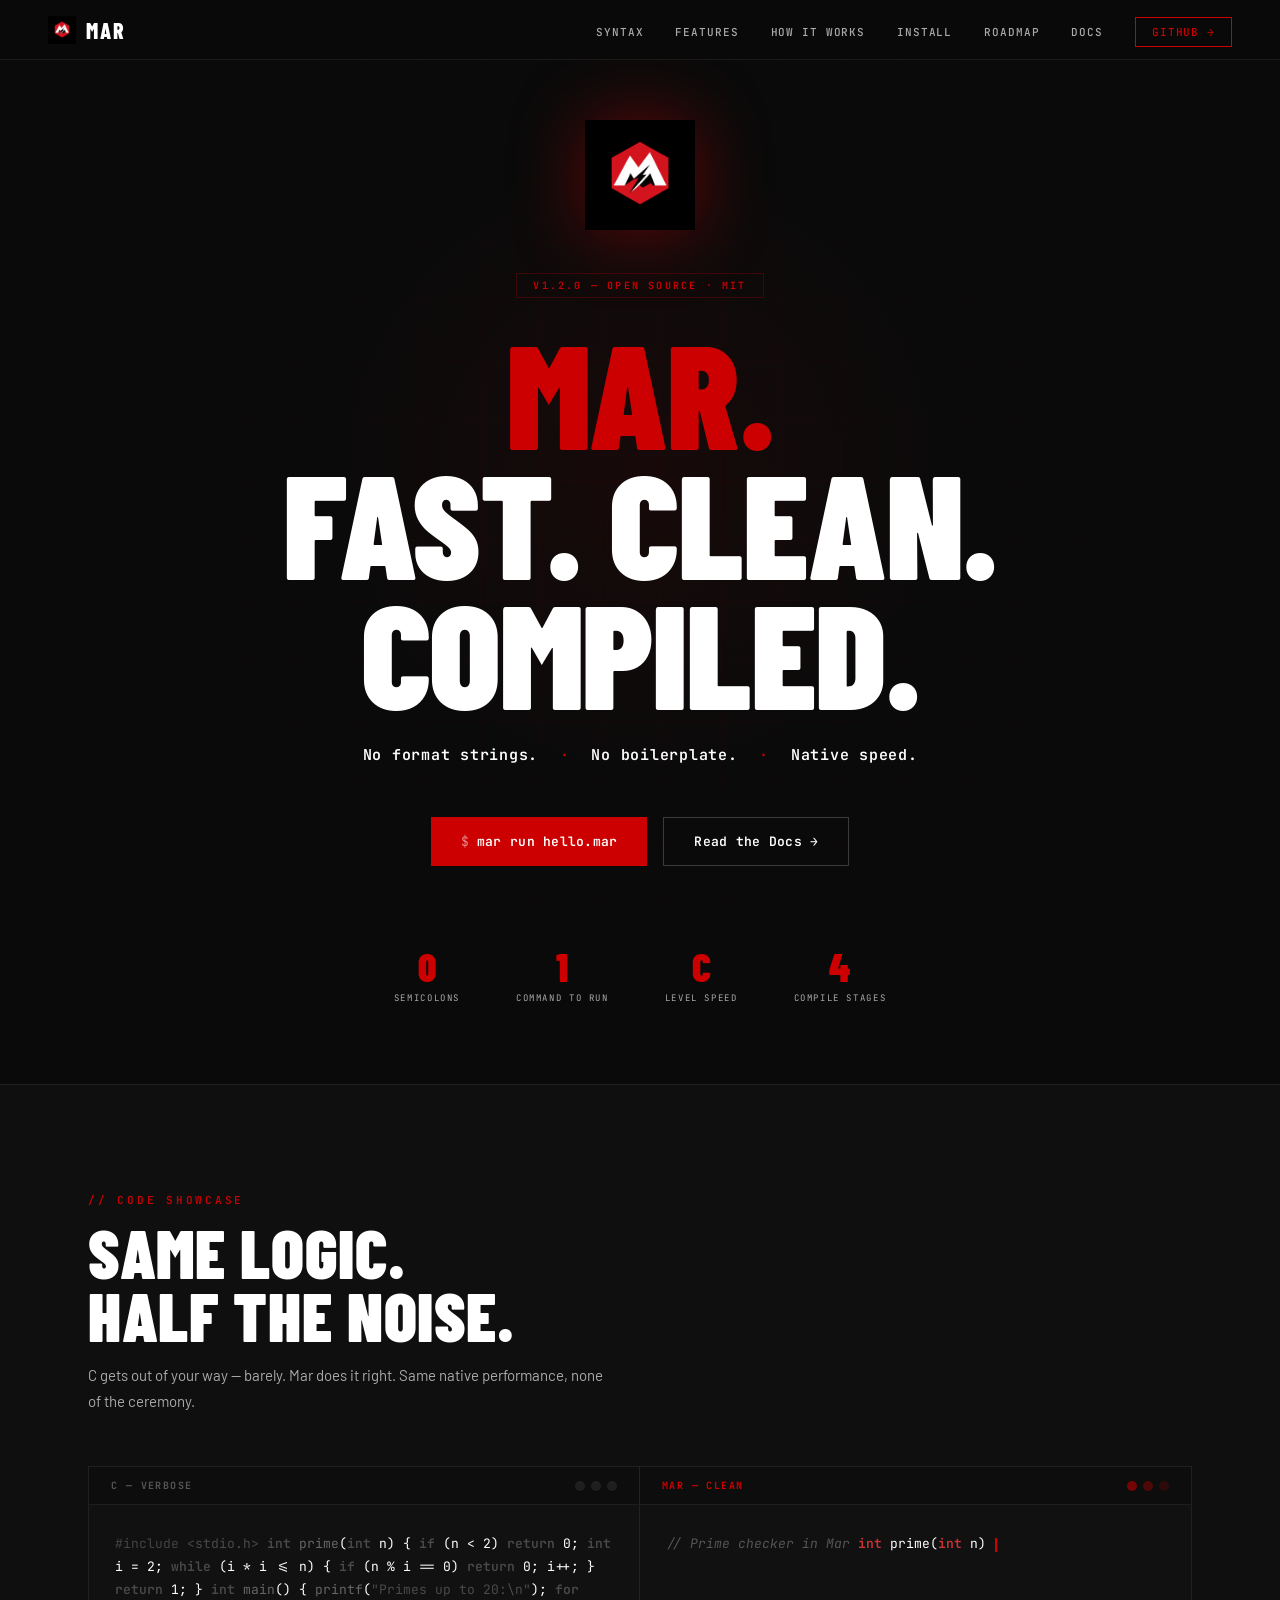
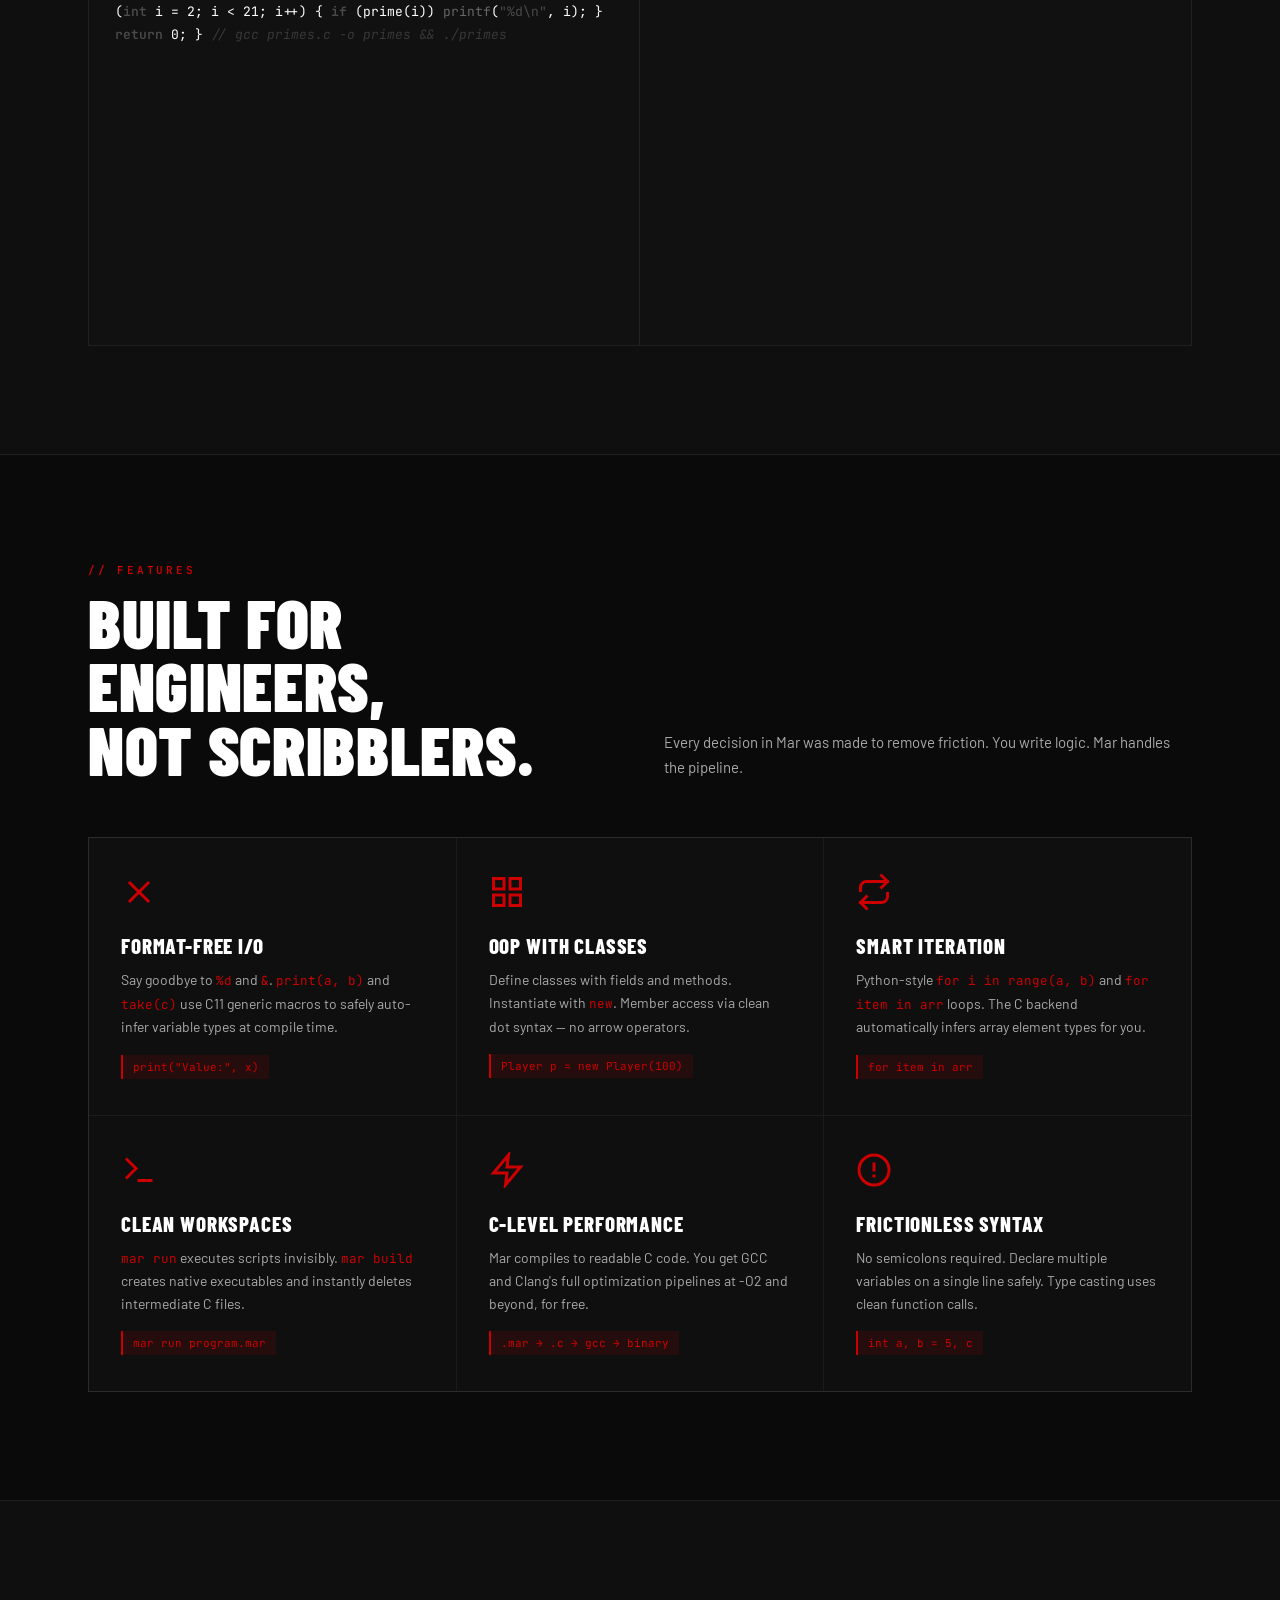
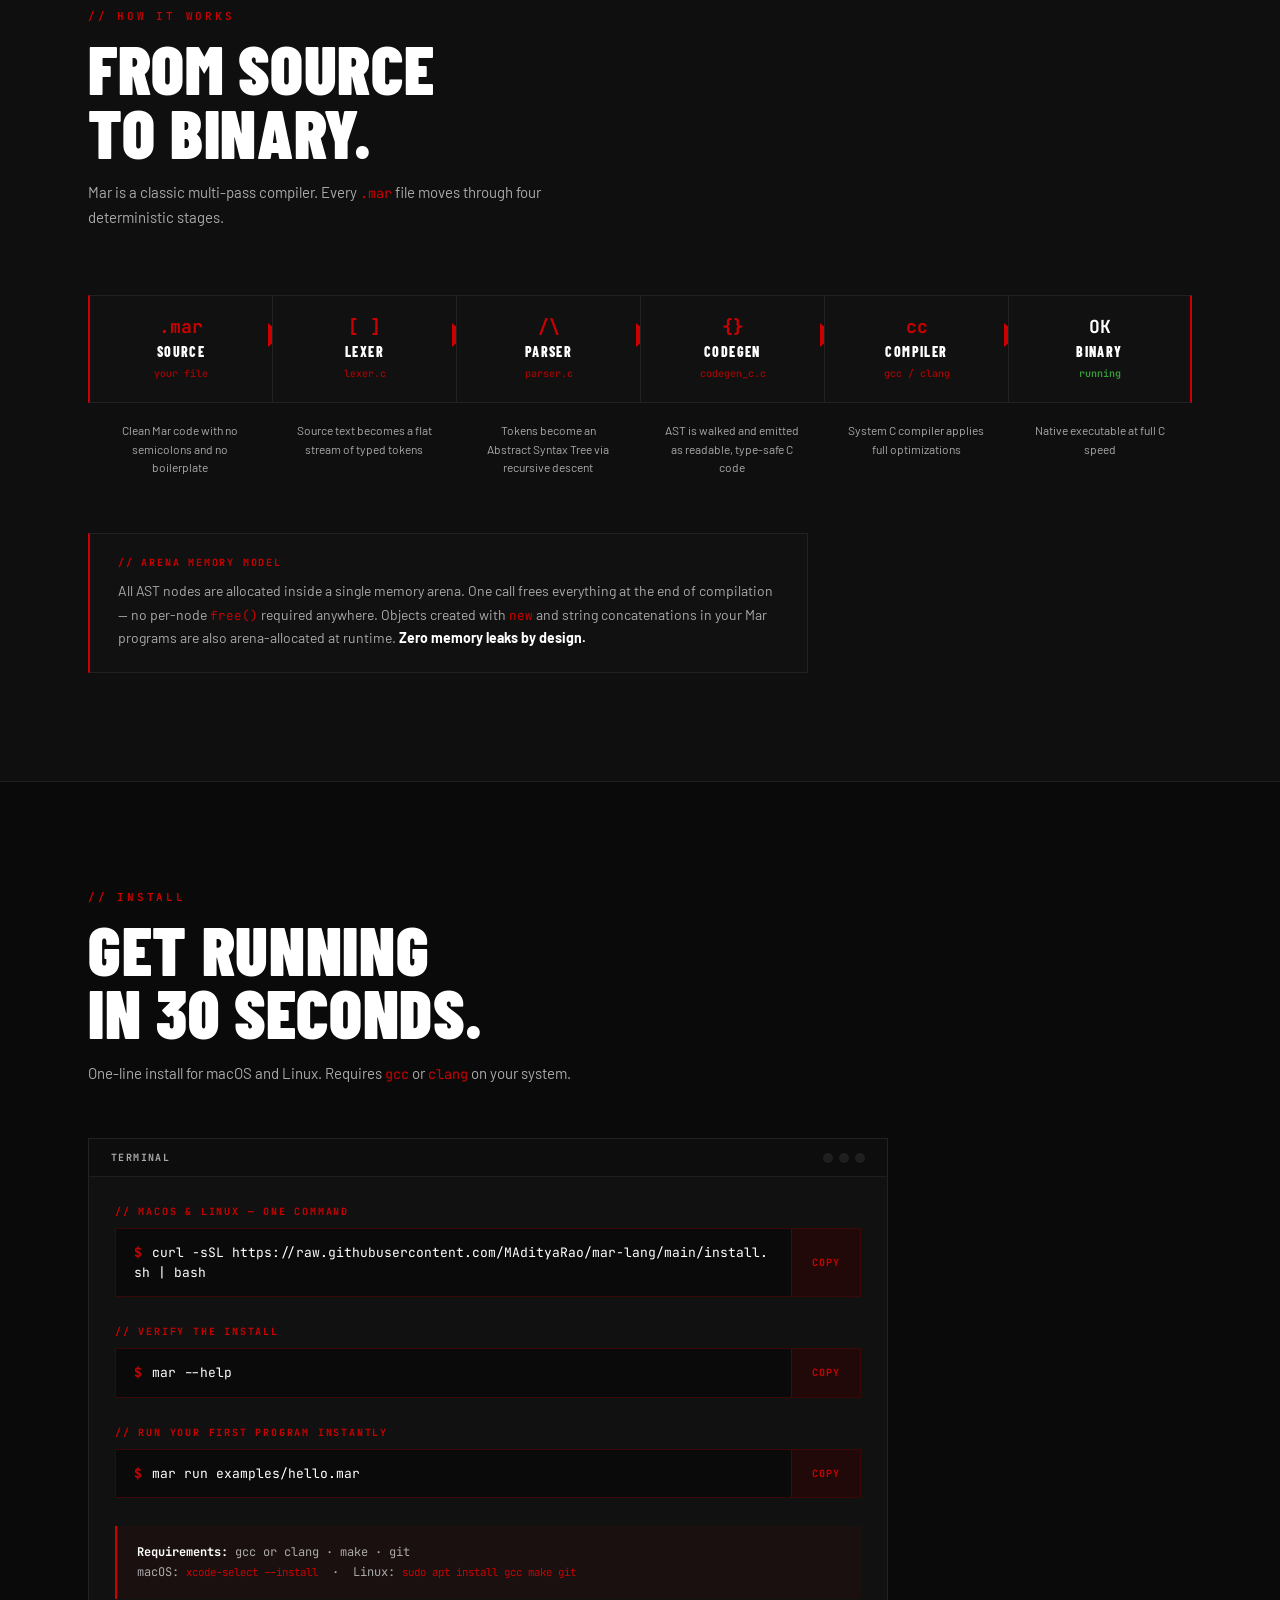
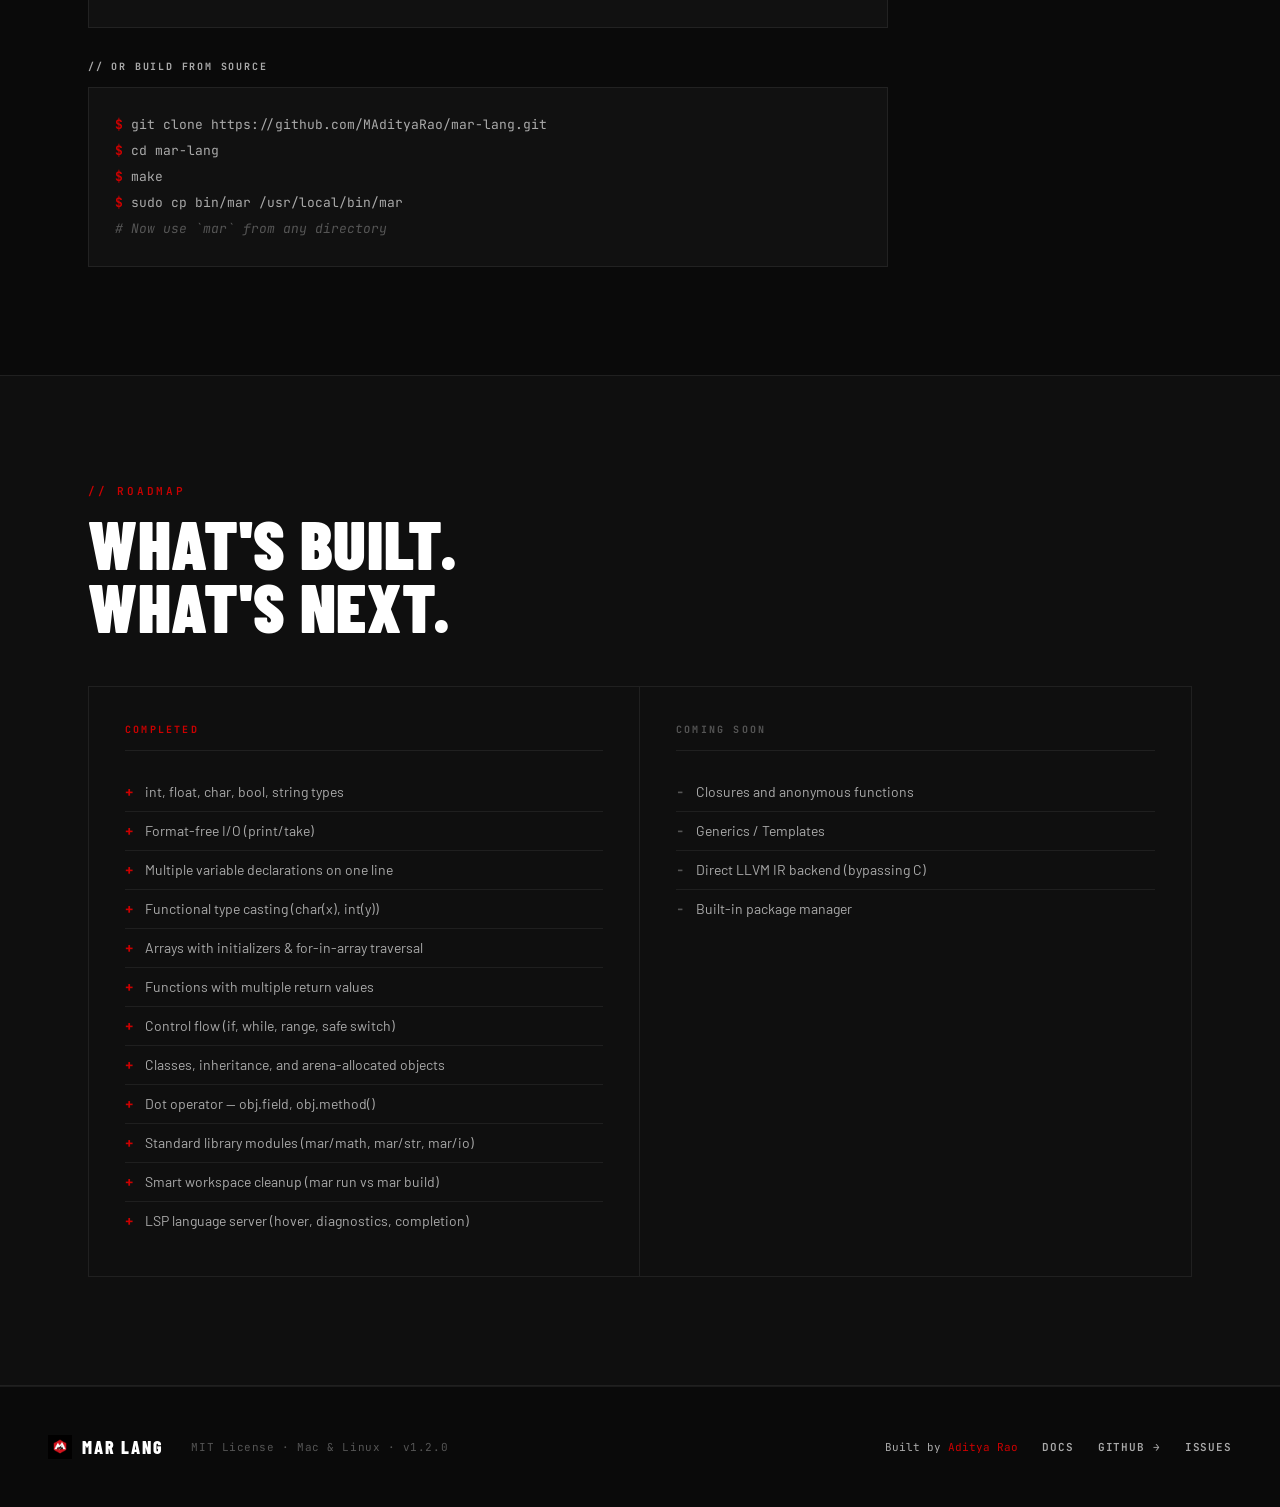
==== commit 619ac8d2: "new design and doc" ====
--- a/index.html
+++ b/index.html
@@ -15,9 +15,6 @@
 </head>
 <body>
 
-<!-- ================================================================
-     NAV
-     ================================================================ -->
 <nav>
   <a href="index.html" class="nav-logo">
     <img src="logo.png" alt="Mar Logo">
@@ -34,9 +31,6 @@
   </ul>
 </nav>
 
-<!-- ================================================================
-     HERO
-     ================================================================ -->
 <section id="hero">
   <div class="hero-grid"></div>
   <div class="hero-glow"></div>
@@ -47,14 +41,14 @@
       <img class="hero-logo" src="logo.png" alt="Mar Logo">
     </div>
 
-    <div class="hero-badge">v0.1.0 &mdash; Open Source &middot; MIT</div>
+    <div class="hero-badge">v1.2.0 &mdash; Open Source &middot; MIT</div>
 
     <h1 class="hero-headline">
       <span class="accent">Mar.</span><br>Fast. Clean.<br>Compiled.
     </h1>
 
     <p class="hero-sub">
-      <strong>No semicolons.</strong>
+      <strong>No format strings.</strong>
       <span class="dot">&middot;</span>
       <strong>No boilerplate.</strong>
       <span class="dot">&middot;</span>
@@ -88,9 +82,6 @@
   </div>
 </section>
 
-<!-- ================================================================
-     CODE SHOWCASE
-     ================================================================ -->
 <section id="showcase">
   <div class="container">
 
@@ -102,7 +93,6 @@
 
     <div class="code-panels">
 
-      <!-- C panel -->
       <div class="code-panel c-panel">
         <div class="panel-header">
           <span class="panel-lang c-lang">C &mdash; verbose</span>
@@ -123,12 +113,11 @@
 }
 
 <span class="c-kw">int</span> <span class="c-fn">main</span>() {
-    <span class="c-fn">printf</span>(<span class="c-str">"Primes from 2 to 20:\n"</span>);
+    <span class="c-fn">printf</span>(<span class="c-str">"Primes up to 20:\n"</span>);
     <span class="c-kw">for</span> (<span class="c-kw">int</span> i = 2; i &lt; 21; i++) {
         <span class="c-kw">if</span> (prime(i))
-            <span class="c-fn">printf</span>(<span class="c-str">"%d "</span>, i);
+            <span class="c-fn">printf</span>(<span class="c-str">"%d\n"</span>, i);
     }
-    <span class="c-fn">printf</span>(<span class="c-str">"\n"</span>);
     <span class="c-kw">return</span> 0;
 }
 
@@ -136,7 +125,6 @@
         </div>
       </div>
 
-      <!-- Mar panel -->
       <div class="code-panel mar-panel">
         <div class="panel-header">
           <span class="panel-lang mar-lang">Mar &mdash; clean</span>
@@ -153,9 +141,6 @@
   </div>
 </section>
 
-<!-- ================================================================
-     FEATURES
-     ================================================================ -->
 <section id="features">
   <div class="container">
 
@@ -173,9 +158,9 @@
         <svg class="feature-icon" viewBox="0 0 24 24" fill="none" stroke="currentColor" stroke-width="2" stroke-linecap="square">
           <line x1="18" y1="6" x2="6" y2="18"/><line x1="6" y1="6" x2="18" y2="18"/>
         </svg>
-        <div class="feature-title">No Semicolons</div>
-        <div class="feature-desc">The parser uses statement structure and newlines to determine where expressions end. Focus on logic, not punctuation.</div>
-        <div class="feature-code">int x = 5</div>
+        <div class="feature-title">Format-Free I/O</div>
+        <div class="feature-desc">Say goodbye to <code>%d</code> and <code>&amp;</code>. <code>print(a, b)</code> and <code>take(c)</code> use C11 generic macros to safely auto-infer variable types at compile time.</div>
+        <div class="feature-code">print("Value:", x)</div>
       </div>
 
       <div class="feature-card">
@@ -195,9 +180,9 @@
           <polyline points="7 23 3 19 7 15"/>
           <path d="M21 13v2a4 4 0 0 1-4 4H3"/>
         </svg>
-        <div class="feature-title">Range-Based For</div>
-        <div class="feature-desc">Python-style range loops compile down to optimized C while loops. No index variables, no off-by-one accidents.</div>
-        <div class="feature-code">for i in range(0, 10)</div>
+        <div class="feature-title">Smart Iteration</div>
+        <div class="feature-desc">Python-style <code>for i in range(a, b)</code> and <code>for item in arr</code> loops. The C backend automatically infers array element types for you.</div>
+        <div class="feature-code">for item in arr</div>
       </div>
 
       <div class="feature-card">
@@ -205,8 +190,8 @@
           <polyline points="4 17 10 11 4 5"/>
           <line x1="12" y1="19" x2="20" y2="19"/>
         </svg>
-        <div class="feature-title">One Command Run</div>
-        <div class="feature-desc">Mar parses your source, generates C, invokes GCC or Clang, and executes your program. One step, zero config.</div>
+        <div class="feature-title">Clean Workspaces</div>
+        <div class="feature-desc"><code>mar run</code> executes scripts invisibly. <code>mar build</code> creates native executables and instantly deletes intermediate C files.</div>
         <div class="feature-code">mar run program.mar</div>
       </div>
 
@@ -225,18 +210,15 @@
           <line x1="12" y1="8" x2="12" y2="12"/>
           <line x1="12" y1="16" x2="12.01" y2="16"/>
         </svg>
-        <div class="feature-title">Clean Error Messages</div>
-        <div class="feature-desc">Every error shows the exact line, column, and a caret pointing to the problem. Three levels: Lexer, Parser, Semantic.</div>
-        <div class="feature-code">7 | if(primme(i)) &rarr; ^</div>
-      </div>
-
-    </div>
-  </div>
-</section>
-
-<!-- ================================================================
-     PIPELINE
-     ================================================================ -->
+        <div class="feature-title">Frictionless Syntax</div>
+        <div class="feature-desc">No semicolons required. Declare multiple variables on a single line safely. Type casting uses clean function calls.</div>
+        <div class="feature-code">int a, b = 5, c</div>
+      </div>
+
+    </div>
+  </div>
+</section>
+
 <section id="pipeline">
   <div class="container">
 
@@ -281,7 +263,7 @@
           <div class="pipe-name">Codegen</div>
           <div class="pipe-file">codegen_c.c</div>
         </div>
-        <div class="pipe-desc">AST is walked and emitted as readable C code</div>
+        <div class="pipe-desc">AST is walked and emitted as readable, type-safe C code</div>
       </div>
 
       <div class="pipe-step">
@@ -306,15 +288,12 @@
 
     <div class="pipeline-note">
       <div class="pipeline-note-label">// Arena Memory Model</div>
-      <p>All AST nodes are allocated inside a single memory arena. One call frees everything at the end of compilation &mdash; no per-node <code>free()</code> required anywhere. Objects created with <code>new</code> in your Mar programs are also arena-allocated at runtime. <strong>Zero leaks by design.</strong></p>
-    </div>
-
-  </div>
-</section>
-
-<!-- ================================================================
-     INSTALL
-     ================================================================ -->
+      <p>All AST nodes are allocated inside a single memory arena. One call frees everything at the end of compilation &mdash; no per-node <code>free()</code> required anywhere. Objects created with <code>new</code> and string concatenations in your Mar programs are also arena-allocated at runtime. <strong>Zero memory leaks by design.</strong></p>
+    </div>
+
+  </div>
+</section>
+
 <section id="install">
   <div class="container">
 
@@ -356,7 +335,7 @@
         </div>
 
         <div class="term-section">
-          <div class="term-os">// Run your first program</div>
+          <div class="term-os">// Run your first program instantly</div>
           <div class="term-cmd-wrap">
             <div class="term-cmd">
               <span class="prompt">$</span>mar run examples/hello.mar
@@ -389,9 +368,6 @@
   </div>
 </section>
 
-<!-- ================================================================
-     ROADMAP
-     ================================================================ -->
 <section id="roadmap">
   <div class="container">
 
@@ -401,45 +377,38 @@
     <div class="roadmap-grid">
       <div class="roadmap-col">
         <div class="roadmap-col-title done">Completed</div>
-        <div class="roadmap-item"><span class="check">+</span> int, float, char, bool types</div>
-        <div class="roadmap-item"><span class="check">+</span> Functions with parameters and return values</div>
-        <div class="roadmap-item"><span class="check">+</span> if / else with and without braces</div>
-        <div class="roadmap-item"><span class="check">+</span> while loop</div>
-        <div class="roadmap-item"><span class="check">+</span> for i in range(a, b)</div>
-        <div class="roadmap-item"><span class="check">+</span> switch / case / default without colons</div>
-        <div class="roadmap-item"><span class="check">+</span> Arrays with initializer syntax</div>
-        <div class="roadmap-item"><span class="check">+</span> Compound operators +=, -=, *=, /=</div>
-        <div class="roadmap-item"><span class="check">+</span> Classes with fields and methods</div>
-        <div class="roadmap-item"><span class="check">+</span> new keyword for object creation</div>
+        <div class="roadmap-item"><span class="check">+</span> int, float, char, bool, string types</div>
+        <div class="roadmap-item"><span class="check">+</span> Format-free I/O (print/take)</div>
+        <div class="roadmap-item"><span class="check">+</span> Multiple variable declarations on one line</div>
+        <div class="roadmap-item"><span class="check">+</span> Functional type casting (char(x), int(y))</div>
+        <div class="roadmap-item"><span class="check">+</span> Arrays with initializers & for-in-array traversal</div>
+        <div class="roadmap-item"><span class="check">+</span> Functions with multiple return values</div>
+        <div class="roadmap-item"><span class="check">+</span> Control flow (if, while, range, safe switch)</div>
+        <div class="roadmap-item"><span class="check">+</span> Classes, inheritance, and arena-allocated objects</div>
         <div class="roadmap-item"><span class="check">+</span> Dot operator &mdash; obj.field, obj.method()</div>
-        <div class="roadmap-item"><span class="check">+</span> Arena-based memory &mdash; zero leaks by design</div>
-        <div class="roadmap-item"><span class="check">+</span> Pretty error messages with caret pointer</div>
+        <div class="roadmap-item"><span class="check">+</span> Standard library modules (mar/math, mar/str, mar/io)</div>
+        <div class="roadmap-item"><span class="check">+</span> Smart workspace cleanup (mar run vs mar build)</div>
+        <div class="roadmap-item"><span class="check">+</span> LSP language server (hover, diagnostics, completion)</div>
       </div>
       <div class="roadmap-col">
         <div class="roadmap-col-title upcoming">Coming Soon</div>
-        <div class="roadmap-item"><span class="circle">-</span> String type</div>
-        <div class="roadmap-item"><span class="circle">-</span> Nested functions and closures</div>
-        <div class="roadmap-item"><span class="circle">-</span> Inheritance</div>
-        <div class="roadmap-item"><span class="circle">-</span> Multiple source files and import system</div>
-        <div class="roadmap-item"><span class="circle">-</span> Standard library</div>
-        <div class="roadmap-item"><span class="circle">-</span> LLVM IR backend</div>
-        <div class="roadmap-item"><span class="circle">-</span> LSP language server for editor support</div>
-      </div>
-    </div>
-
-  </div>
-</section>
-
-<!-- ================================================================
-     FOOTER
-     ================================================================ -->
+        <div class="roadmap-item"><span class="circle">-</span> Closures and anonymous functions</div>
+        <div class="roadmap-item"><span class="circle">-</span> Generics / Templates</div>
+        <div class="roadmap-item"><span class="circle">-</span> Direct LLVM IR backend (bypassing C)</div>
+        <div class="roadmap-item"><span class="circle">-</span> Built-in package manager</div>
+      </div>
+    </div>
+
+  </div>
+</section>
+
 <footer>
   <div class="footer-left">
     <a href="index.html" class="footer-logo">
       <img src="logo.png" alt="Mar Logo">
       <span class="footer-logo-text">MAR LANG</span>
     </a>
-    <span class="footer-meta">MIT License &middot; Mac &amp; Linux &middot; v0.1.0</span>
+    <span class="footer-meta">MIT License &middot; Mac &amp; Linux &middot; v1.2.0</span>
   </div>
   <div class="footer-right">
     <span class="footer-author">Built by <span>Aditya Rao</span></span>
